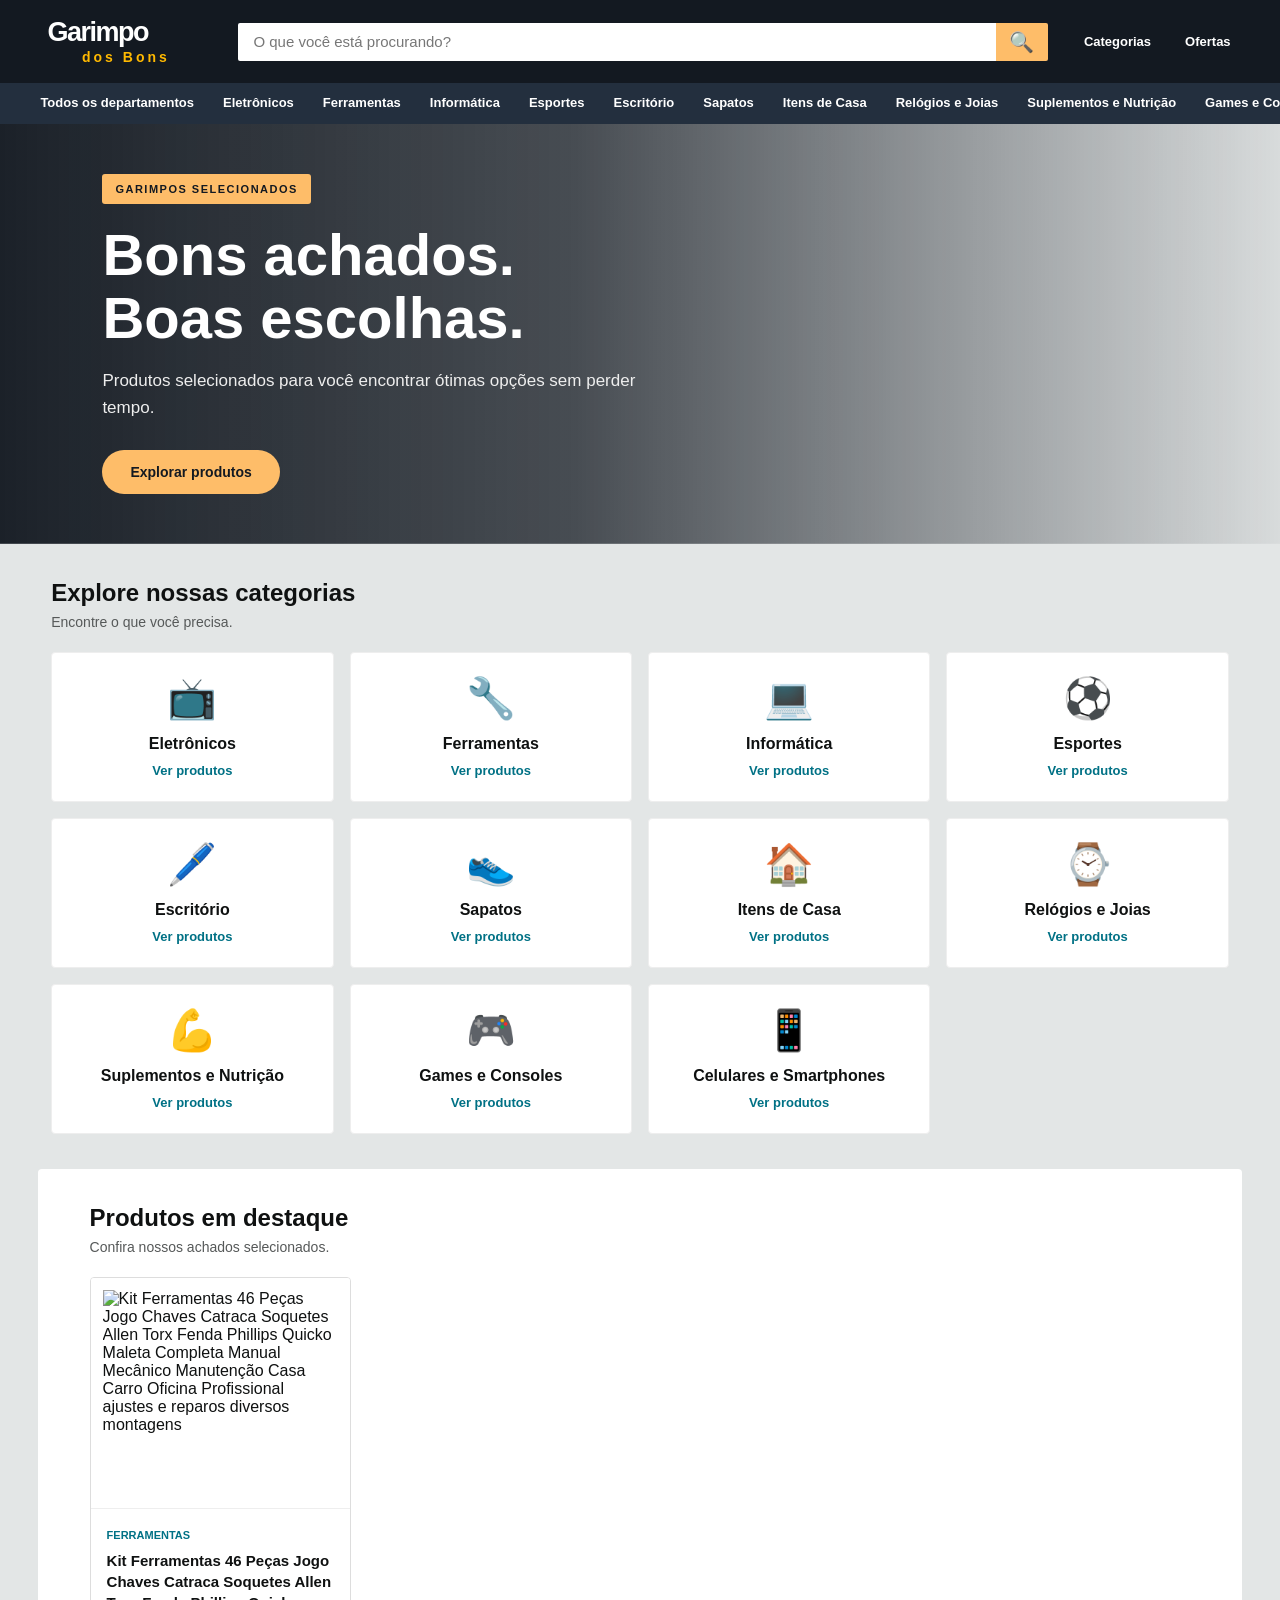
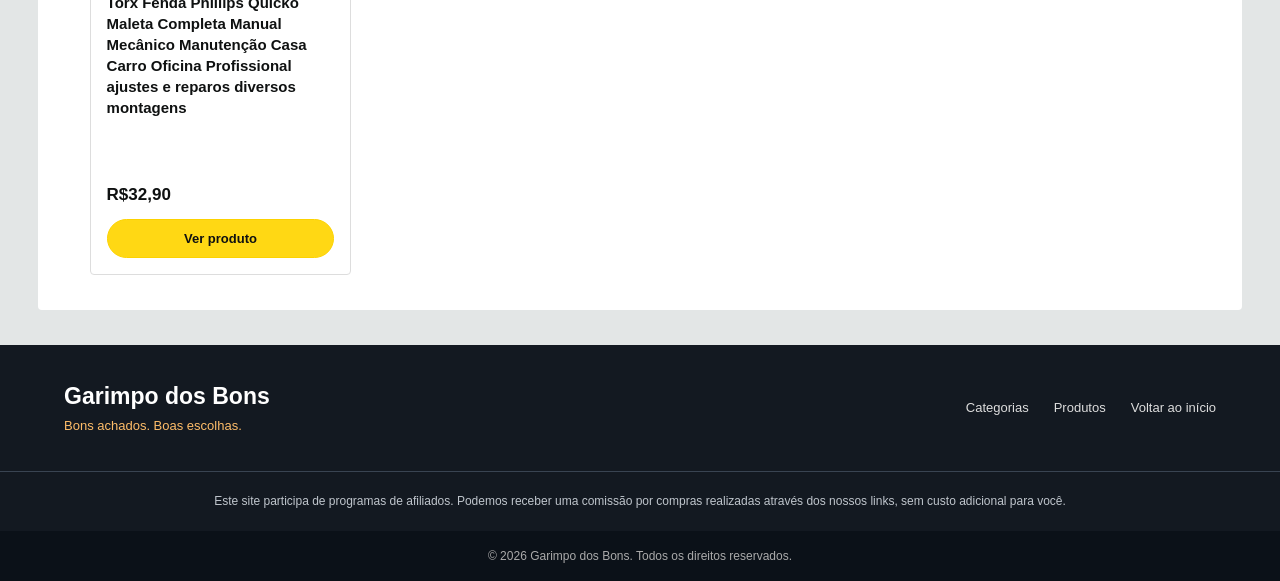
==== index.html @ 5de40ad8 "Add files via upload" ====
<!DOCTYPE html>
<html lang="pt-BR">
<head>
    <meta charset="UTF-8">
    <meta name="viewport" content="width=device-width, initial-scale=1.0">

    <title>Garimpo dos Bons | Bons achados. Boas escolhas.</title>

    <meta name="description" content="Encontre produtos selecionados e ofertas no Garimpo dos Bons.">

    <link rel="stylesheet" href="style.css">

    <link rel="preconnect" href="https://fonts.googleapis.com">
    <link rel="preconnect" href="https://fonts.gstatic.com" crossorigin>
    <link href="https://fonts.googleapis.com/css2?family=Roboto:wght@400;500;700;900&display=swap" rel="stylesheet">
</head>

<body>

    <header class="header">

        <div class="header-top">

            <a href="index.html" class="logo">
                <span class="logo-main">Garimpo</span>
                <span class="logo-sub">dos Bons</span>
            </a>

            <div class="search-container">
                <input
                    type="text"
                    id="searchInput"
                    placeholder="O que você está procurando?"
                >
                <button id="searchButton" aria-label="Pesquisar">🔍</button>
            </div>

            <div class="header-actions">
                <a href="#categorias">Categorias</a>
                <a href="#produtos">Ofertas</a>
            </div>

        </div>

        <nav class="navbar">
            <a href="#categorias">Todos os departamentos</a>
            <a href="#produtos" data-category="Eletrônicos">Eletrônicos</a>
            <a href="#produtos" data-category="Ferramentas">Ferramentas</a>
            <a href="#produtos" data-category="Informática">Informática</a>
            <a href="#produtos" data-category="Esportes">Esportes</a>
            <a href="#produtos" data-category="Escritório">Escritório</a>
            <a href="#produtos" data-category="Sapatos">Sapatos</a>
            <a href="#produtos" data-category="Itens de Casa">Itens de Casa</a>
            <a href="#produtos" data-category="Relógios e Joias">Relógios e Joias</a>
            <a href="#produtos" data-category="Suplementos e Nutrição">Suplementos e Nutrição</a>
            <a href="#produtos" data-category="Games e Consoles">Games e Consoles</a>
            <a href="#produtos" data-category="Celulares e Smartphones">Celulares e Smartphones</a>
        </nav>

    </header>

    <main>

        <section class="hero">

            <div class="hero-content">
                <span class="hero-tag">GARIMPOS SELECIONADOS</span>

                <h1>
                    Bons achados.<br>
                    Boas escolhas.
                </h1>

                <p>
                    Produtos selecionados para você encontrar
                    ótimas opções sem perder tempo.
                </p>

                <a href="#produtos" class="hero-button">
                    Explorar produtos
                </a>
            </div>

        </section>

        <section class="categories-section" id="categorias">

            <div class="section-heading">
                <h2>Explore nossas categorias</h2>
                <p>Encontre o que você precisa.</p>
            </div>

            <div class="categories-grid">

                <a href="#produtos" class="category-card" data-category="Eletrônicos">
                    <div class="category-icon">📺</div>
                    <h3>Eletrônicos</h3>
                    <span>Ver produtos</span>
                </a>

                <a href="#produtos" class="category-card" data-category="Ferramentas">
                    <div class="category-icon">🔧</div>
                    <h3>Ferramentas</h3>
                    <span>Ver produtos</span>
                </a>

                <a href="#produtos" class="category-card" data-category="Informática">
                    <div class="category-icon">💻</div>
                    <h3>Informática</h3>
                    <span>Ver produtos</span>
                </a>

                <a href="#produtos" class="category-card" data-category="Esportes">
                    <div class="category-icon">⚽</div>
                    <h3>Esportes</h3>
                    <span>Ver produtos</span>
                </a>

                <a href="#produtos" class="category-card" data-category="Escritório">
                    <div class="category-icon">🖊️</div>
                    <h3>Escritório</h3>
                    <span>Ver produtos</span>
                </a>

                <a href="#produtos" class="category-card" data-category="Sapatos">
                    <div class="category-icon">👟</div>
                    <h3>Sapatos</h3>
                    <span>Ver produtos</span>
                </a>

                <a href="#produtos" class="category-card" data-category="Itens de Casa">
                    <div class="category-icon">🏠</div>
                    <h3>Itens de Casa</h3>
                    <span>Ver produtos</span>
                </a>

                <a href="#produtos" class="category-card" data-category="Relógios e Joias">
                    <div class="category-icon">⌚</div>
                    <h3>Relógios e Joias</h3>
                    <span>Ver produtos</span>
                </a>

                <a href="#produtos" class="category-card" data-category="Suplementos e Nutrição">
                    <div class="category-icon">💪</div>
                    <h3>Suplementos e Nutrição</h3>
                    <span>Ver produtos</span>
                </a>

                <a href="#produtos" class="category-card" data-category="Games e Consoles">
                    <div class="category-icon">🎮</div>
                    <h3>Games e Consoles</h3>
                    <span>Ver produtos</span>
                </a>

                <a href="#produtos" class="category-card" data-category="Celulares e Smartphones">
                    <div class="category-icon">📱</div>
                    <h3>Celulares e Smartphones</h3>
                    <span>Ver produtos</span>
                </a>

            </div>

        </section>

        <section class="products-section" id="produtos">

            <div class="section-heading">
                <h2>Produtos em destaque</h2>
                <p>Confira nossos achados selecionados.</p>
            </div>

            <div class="products-grid" id="productsGrid"></div>

            <p id="noResults" class="no-results" hidden>
                Nenhum produto encontrado.
            </p>

        </section>

    </main>

    <footer class="footer">

        <div class="footer-content">

            <div class="footer-brand">
                <h2>Garimpo dos Bons</h2>
                <p>Bons achados. Boas escolhas.</p>
            </div>

            <div class="footer-links">
                <a href="#categorias">Categorias</a>
                <a href="#produtos">Produtos</a>
                <a href="index.html">Voltar ao início</a>
            </div>

        </div>

        <div class="affiliate-notice">
            Este site participa de programas de afiliados. Podemos receber
            uma comissão por compras realizadas através dos nossos links,
            sem custo adicional para você.
        </div>

        <div class="footer-bottom">
            © 2026 Garimpo dos Bons. Todos os direitos reservados.
        </div>

    </footer>

    <script src="script.js"></script>

</body>
</html>
---- style.css ----
* {
    margin: 0;
    padding: 0;
    box-sizing: border-box;
}

html {
    scroll-behavior: smooth;
}

body {
    font-family: Arial, Helvetica, sans-serif;
    background: #e3e6e6;
    color: #0f1111;
}

a {
    text-decoration: none;
    color: inherit;
}

button,
input {
    font-family: inherit;
}

.header {
    width: 100%;
    background: #131921;
    color: #ffffff;
}

.header-top {
    min-height: 68px;
    padding: 10px 3%;
    display: flex;
    align-items: center;
    justify-content: space-between;
    gap: 22px;
}

.logo {
    display: flex;
    flex-direction: column;
    min-width: 175px;
    padding: 8px;
    border: 1px solid transparent;
    line-height: 1;
}

.logo:hover {
    border-color: #ffffff;
}

.logo-main {
    font-size: 27px;
    font-weight: 900;
    letter-spacing: -1.5px;
    color: #ffffff;
}

.logo-sub {
    font-size: 14px;
    font-weight: 800;
    color: #ffb900;
    letter-spacing: 3px;
    text-align: center;
    margin-top: 4px;
}

.search-container {
    display: flex;
    flex: 1;
    max-width: 850px;
    height: 44px;
    border-radius: 5px;
    overflow: hidden;
    border: 3px solid transparent;
}

.search-container:focus-within {
    border-color: #ffb900;
}

.search-container input {
    flex: 1;
    min-width: 0;
    border: none;
    outline: none;
    padding: 0 15px;
    font-size: 15px;
    color: #111111;
    background: #ffffff;
}

.search-container input::placeholder {
    color: #777777;
}

.search-container button {
    width: 52px;
    min-width: 52px;
    border: none;
    background: #febd69;
    font-size: 20px;
    cursor: pointer;
    transition: background 0.2s;
}

.search-container button:hover {
    background: #f3a847;
}

.header-actions {
    display: flex;
    align-items: center;
    gap: 12px;
    font-size: 13px;
    font-weight: 700;
}

.header-actions a {
    padding: 10px;
    border: 1px solid transparent;
    white-space: nowrap;
}

.header-actions a:hover {
    border-color: #ffffff;
}

.navbar {
    min-height: 39px;
    background: #232f3e;
    display: flex;
    align-items: center;
    padding: 0 3%;
    gap: 25px;
    overflow-x: auto;
    white-space: nowrap;
}

.navbar a {
    font-size: 13px;
    font-weight: 600;
    padding: 12px 2px;
    border-bottom: 2px solid transparent;
    transition: 0.2s;
}

.navbar a:hover {
    color: #ffb900;
    border-bottom-color: #ffb900;
}

.hero {
    min-height: 390px;
    background:
        linear-gradient(
            90deg,
            rgba(19, 25, 33, 0.96) 0%,
            rgba(19, 25, 33, 0.75) 45%,
            rgba(19, 25, 33, 0.05) 100%
        ),
        url('https://images.unsplash.com/photo-1498049794561-7780e7231661?q=80&w=1800&auto=format&fit=crop');
    background-size: cover;
    background-position: center;
    display: flex;
    align-items: center;
    padding: 50px 8%;
}

.hero-content {
    max-width: 550px;
    color: #ffffff;
}

.hero-tag {
    display: inline-block;
    background: #febd69;
    color: #131921;
    font-size: 11px;
    font-weight: 900;
    letter-spacing: 1.5px;
    padding: 9px 13px;
    border-radius: 3px;
    margin-bottom: 20px;
}

.hero h1 {
    font-size: clamp(38px, 5vw, 58px);
    line-height: 1.08;
    font-weight: 900;
    margin-bottom: 18px;
}

.hero p {
    font-size: 17px;
    line-height: 1.6;
    color: #eeeeee;
    margin-bottom: 28px;
}

.hero-button {
    display: inline-block;
    background: #febd69;
    color: #131921;
    padding: 14px 28px;
    border-radius: 25px;
    font-size: 14px;
    font-weight: 800;
    transition: 0.2s;
}

.hero-button:hover {
    background: #f3a847;
    transform: translateY(-2px);
}

.categories-section,
.products-section {
    padding: 35px 4%;
}

.categories-section {
    background: #e3e6e6;
}

.section-heading {
    margin-bottom: 22px;
}

.section-heading h2 {
    font-size: 24px;
    font-weight: 800;
    color: #0f1111;
    margin-bottom: 7px;
}

.section-heading p {
    font-size: 14px;
    color: #565959;
}

.categories-grid {
    display: grid;
    grid-template-columns: repeat(4, 1fr);
    gap: 18px;
}

.category-card {
    background: #ffffff;
    min-height: 170px;
    border-radius: 4px;
    display: flex;
    flex-direction: column;
    align-items: center;
    justify-content: center;
    padding: 20px;
    border: 1px solid #eeeeee;
    transition: 0.2s;
}

.category-card:hover {
    box-shadow: 0 3px 12px rgba(0, 0, 0, 0.12);
    transform: translateY(-3px);
}

.category-icon {
    font-size: 42px;
    margin-bottom: 12px;
}

.category-card h3 {
    font-size: 16px;
    font-weight: 700;
    margin-bottom: 8px;
}

.category-card span {
    font-size: 13px;
    color: #007185;
    font-weight: 700;
}

.category-card:hover span {
    color: #c45500;
    text-decoration: underline;
}

.products-section {
    background: #ffffff;
    margin: 0 3% 35px;
    border-radius: 4px;
}

.products-grid {
    display: grid;
    grid-template-columns: repeat(4, minmax(0, 1fr));
    gap: 18px;
}

.product-card {
    background: #ffffff;
    border: 1px solid #dddddd;
    border-radius: 4px;
    overflow: hidden;
    transition: 0.2s;
}

.product-card:hover {
    border-color: #c8c8c8;
    box-shadow: 0 3px 12px rgba(0, 0, 0, 0.12);
}

.product-details-link {
    display: block;
    height: 100%;
}

.product-card .product-image {
    width: 100%;
    height: 230px;
    background: #ffffff;
    display: flex;
    align-items: center;
    justify-content: center;
    padding: 12px;
    overflow: hidden;
}

.product-card .product-image img {
    width: 100%;
    height: 100%;
    max-width: 100%;
    max-height: 100%;
    object-fit: contain;
    object-position: center;
    display: block;
    transition: transform 0.25s;
}

.product-card:hover .product-image img {
    transform: scale(1.02);
}

.product-info {
    padding: 16px;
    border-top: 1px solid #eeeeee;
}

.product-category {
    display: inline-block;
    font-size: 11px;
    color: #007185;
    font-weight: 700;
    text-transform: uppercase;
    margin-bottom: 9px;
}

.product-info h3 {
    font-size: 15px;
    line-height: 1.4;
    min-height: 42px;
    margin-bottom: 10px;
    font-weight: 600;
}

.product-description {
    color: #565959;
    font-size: 13px;
    line-height: 1.5;
    min-height: 40px;
    margin-bottom: 17px;
}

.product-price {
    font-size: 17px;
    font-weight: 700;
    color: #0f1111;
    margin-bottom: 14px;
}

.product-button {
    display: block;
    width: 100%;
    background: #ffd814;
    color: #0f1111;
    padding: 11px;
    border-radius: 20px;
    text-align: center;
    font-size: 13px;
    font-weight: 700;
    border: 1px solid #fcd200;
    transition: 0.2s;
}

.product-button:hover {
    background: #f7ca00;
}

.no-results {
    text-align: center;
    padding: 35px;
    color: #565959;
    font-size: 15px;
}

.product-page {
    max-width: 1500px;
    margin: 0 auto;
    padding: 25px 4%;
}

.breadcrumb {
    display: flex;
    align-items: center;
    gap: 10px;
    color: #565959;
    font-size: 13px;
    margin-bottom: 22px;
}

.breadcrumb a {
    color: #007185;
}

.breadcrumb a:hover {
    color: #c45500;
    text-decoration: underline;
}

.product-detail-container {
    display: grid;
    grid-template-columns: minmax(0, 1.1fr) minmax(0, 1fr);
    gap: 45px;
    background: #ffffff;
    padding: 35px;
    border-radius: 4px;
    min-height: 450px;
    overflow: hidden;
}

.detail-image,
.product-detail-container .product-image {
    min-width: 0;
    width: 100%;
    height: 450px;
    display: flex;
    justify-content: center;
    align-items: center;
    background: #ffffff;
    overflow: hidden;
}

.detail-image img,
.product-detail-container .product-image img {
    width: 100%;
    height: 100%;
    max-width: 100%;
    max-height: 100%;
    object-fit: contain;
    object-position: center;
    display: block;
    padding: 15px;
}

.detail-info {
    min-width: 0;
    padding: 15px 10px;
}

.detail-info h1 {
    font-size: 29px;
    line-height: 1.3;
    margin: 12px 0 18px;
    color: #0f1111;
}

.detail-description {
    color: #565959;
    font-size: 15px;
    line-height: 1.8;
    margin-bottom: 22px;
}

.detail-old-price {
    font-size: 14px;
    color: #777777;
    text-decoration: line-through;
    margin-bottom: 8px;
}

.detail-price {
    font-size: 27px;
    font-weight: 800;
    color: #b12704;
    margin: 20px 0;
}

.features-title {
    font-size: 17px;
    margin: 25px 0 12px;
}

.features-list {
    padding-left: 22px;
    color: #444444;
    font-size: 14px;
    line-height: 2;
    margin-bottom: 25px;
}

.buy-button {
    display: block;
    width: 100%;
    max-width: 380px;
    background: #ffd814;
    color: #0f1111;
    padding: 15px 20px;
    border-radius: 25px;
    border: 1px solid #fcd200;
    text-align: center;
    font-size: 15px;
    font-weight: 700;
    transition: 0.2s;
}

.buy-button:hover {
    background: #f7ca00;
}

.detail-notice {
    max-width: 380px;
    color: #777777;
    font-size: 12px;
    line-height: 1.6;
    margin-top: 15px;
}

.related-section {
    margin-top: 40px;
    padding: 25px;
    background: #ffffff;
    border-radius: 4px;
}

.product-not-found {
    grid-column: 1 / -1;
    text-align: center;
    padding: 70px 20px;
}

.product-not-found h2 {
    margin-bottom: 15px;
}

.product-not-found p {
    margin-bottom: 25px;
    color: #565959;
}

.product-not-found .product-button {
    max-width: 250px;
    margin: 0 auto;
}

.footer {
    background: #131921;
    color: #ffffff;
}

.footer-content {
    display: flex;
    align-items: center;
    justify-content: space-between;
    padding: 38px 5%;
    gap: 30px;
}

.footer-brand h2 {
    font-size: 23px;
    margin-bottom: 8px;
}

.footer-brand p {
    color: #febd69;
    font-size: 13px;
}

.footer-links {
    display: flex;
    gap: 25px;
    flex-wrap: wrap;
}

.footer-links a {
    color: #dddddd;
    font-size: 13px;
}

.footer-links a:hover {
    color: #febd69;
}

.affiliate-notice {
    border-top: 1px solid #394452;
    padding: 20px 5%;
    color: #bfc5cc;
    font-size: 12px;
    line-height: 1.6;
    text-align: center;
}

.footer-bottom {
    background: #0b1118;
    padding: 18px;
    text-align: center;
    font-size: 12px;
    color: #aaaaaa;
}

@media (max-width: 1000px) {
    .categories-grid,
    .products-grid {
        grid-template-columns: repeat(2, 1fr);
    }

    .header-top {
        flex-wrap: wrap;
    }

    .search-container {
        order: 3;
        max-width: 100%;
        flex-basis: 100%;
    }
}

@media (max-width: 700px) {
    .product-page {
        padding: 15px 3%;
    }

    .product-detail-container {
        grid-template-columns: 1fr;
        gap: 15px;
        padding: 18px;
    }

    .detail-image,
    .product-detail-container .product-image {
        height: 280px;
    }

    .detail-info {
        padding: 10px 2px;
    }

    .detail-info h1 {
        font-size: 22px;
    }

    .detail-price {
        font-size: 24px;
    }

    .buy-button {
        max-width: 100%;
    }

    .related-section {
        padding: 18px 12px;
    }

    .related-section .products-grid {
        grid-template-columns: repeat(2, minmax(0, 1fr));
        gap: 12px;
    }
}

@media (max-width: 600px) {
    .header-top {
        padding: 12px 4%;
        gap: 10px;
    }

    .logo {
        min-width: auto;
    }

    .logo-main {
        font-size: 23px;
    }

    .logo-sub {
        font-size: 12px;
    }

    .header-actions {
        gap: 5px;
        font-size: 11px;
    }

    .header-actions a {
        padding: 7px 4px;
    }

    .navbar {
        padding: 0 4%;
        gap: 20px;
    }

    .hero {
        min-height: 330px;
        padding: 35px 6%;
        background-position: 60% center;
    }

    .hero h1 {
        font-size: 38px;
    }

    .hero p {
        font-size: 14px;
    }

    .categories-section,
    .products-section {
        padding: 28px 4%;
    }

    .products-section {
        margin: 0 2% 25px;
    }

    .section-heading h2 {
        font-size: 21px;
    }

    .categories-grid,
    .products-grid {
        grid-template-columns: repeat(2, minmax(0, 1fr));
        gap: 12px;
    }

    .category-card {
        min-height: 145px;
        padding: 12px;
    }

    .category-icon {
        font-size: 32px;
    }

    .category-card h3 {
        font-size: 13px;
        text-align: center;
    }

    .category-card span {
        font-size: 11px;
    }

    .product-card .product-image {
        height: 155px;
        padding: 10px;
    }

    .product-info {
        padding: 12px;
    }

    .product-info h3 {
        font-size: 13px;
        min-height: 55px;
    }

    .product-description {
        font-size: 11px;
    }

    .product-price {
        font-size: 14px;
    }

    .product-button {
        font-size: 12px;
        padding: 10px 5px;
    }

    .footer-content {
        flex-direction: column;
        align-items: flex-start;
        padding: 30px 5%;
    }

    .footer-links {
        gap: 15px;
    }
}
.categories-grid {
    display: grid;
    grid-template-columns: repeat(4, minmax(0, 1fr));
    gap: 16px;
}

.category-card {
    min-width: 0;
    min-height: 150px;
    padding: 20px 12px;
    text-align: center;
}

.category-icon {
    font-size: 40px;
    margin-bottom: 12px;
}

.category-card h3 {
    font-size: 16px;
    line-height: 1.3;
    overflow-wrap: anywhere;
}

@media (max-width: 1100px) and (min-width: 601px) {
    .categories-grid {
        grid-template-columns: repeat(3, minmax(0, 1fr));
    }
}

@media (max-width: 600px) {
    .categories-grid {
        grid-template-columns: repeat(2, minmax(0, 1fr));
        gap: 10px;
    }

    .category-card {
        min-height: 135px;
        padding: 14px 8px;
    }

    .category-icon {
        font-size: 32px;
    }

    .category-card h3 {
        font-size: 14px;
    }
}
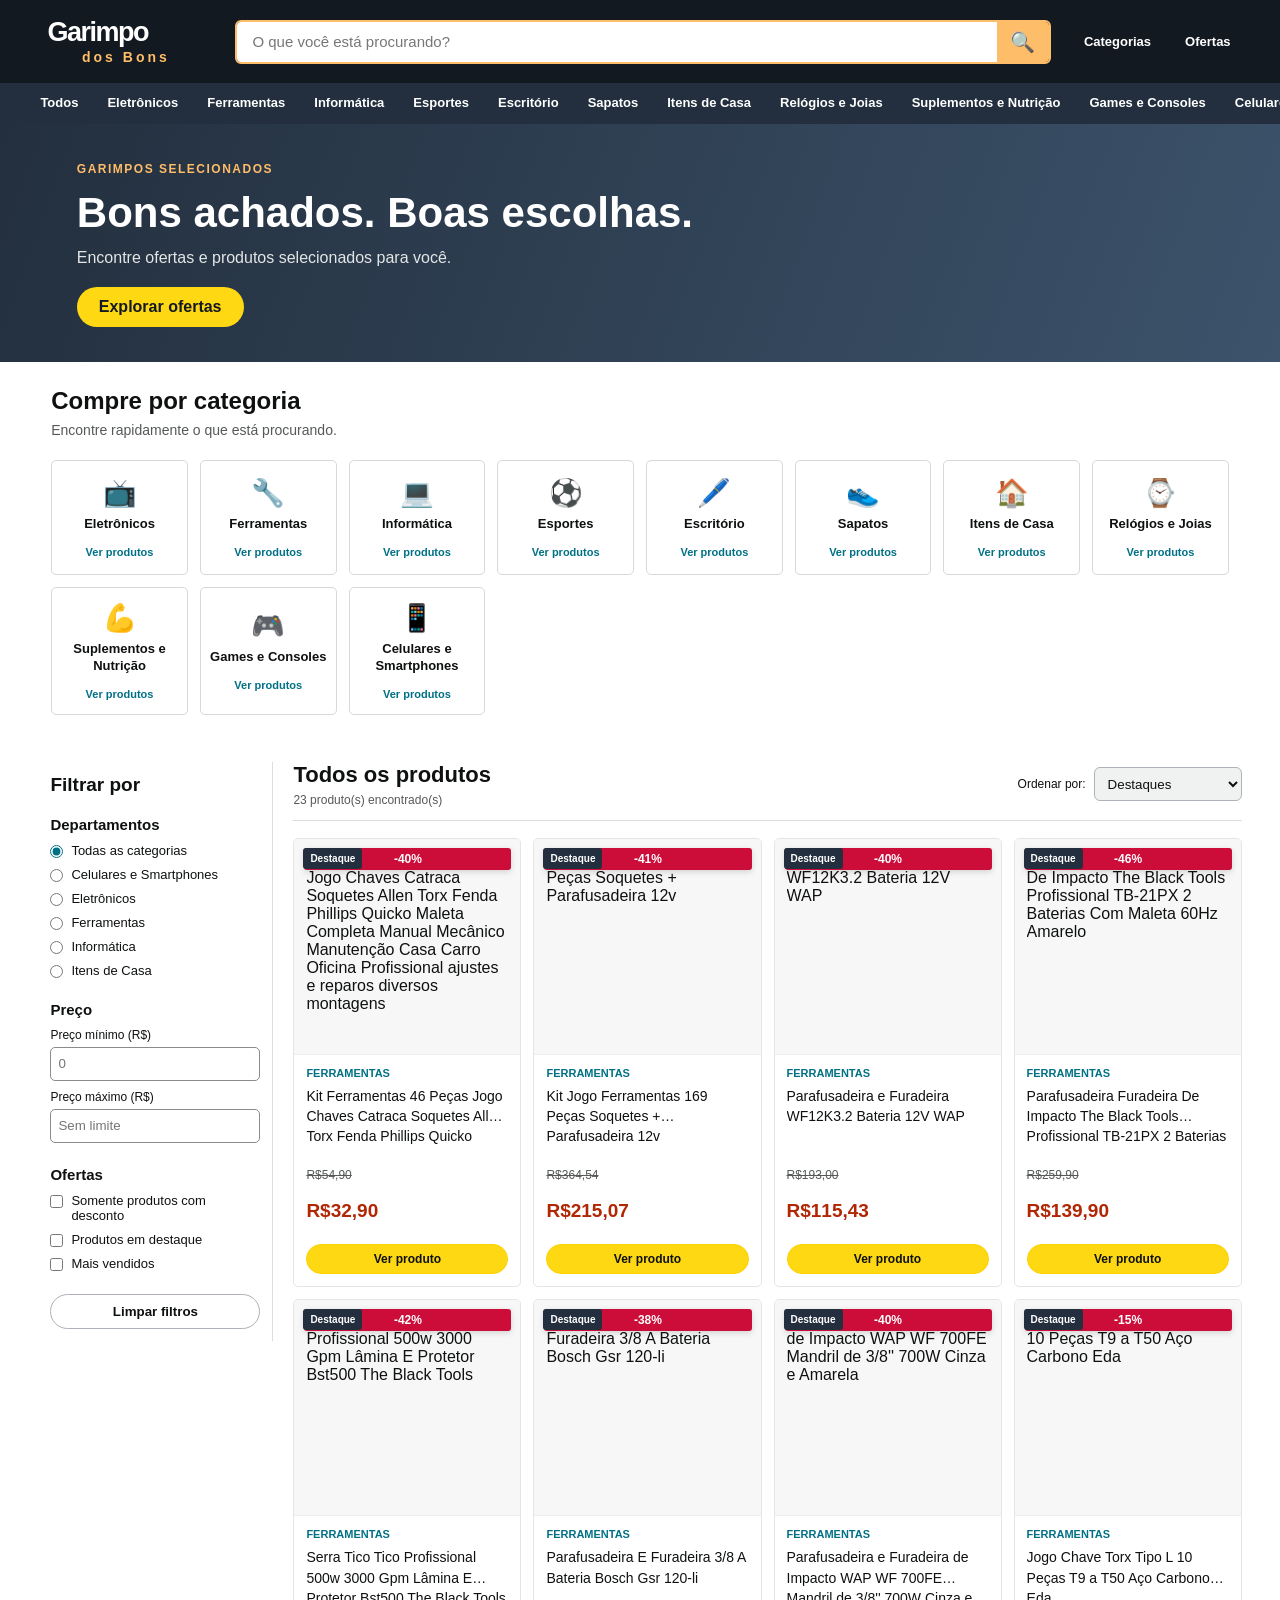
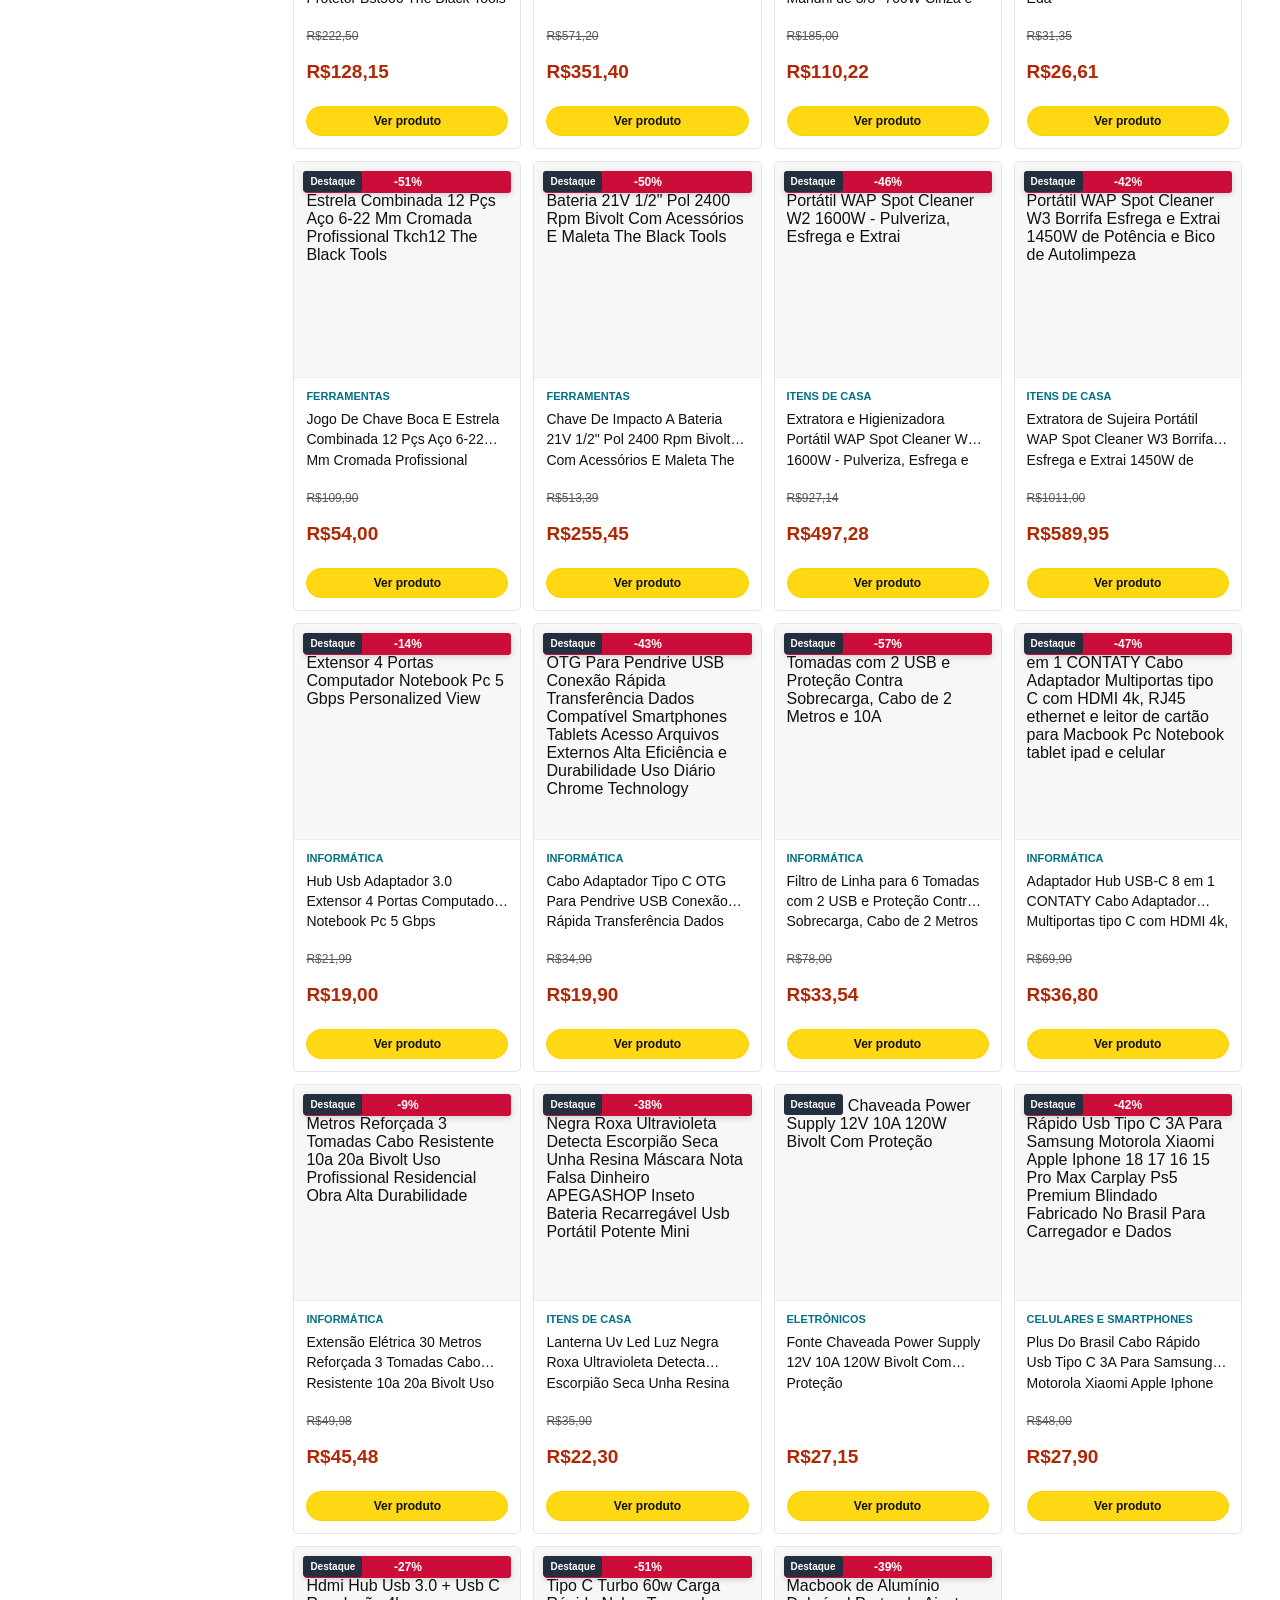
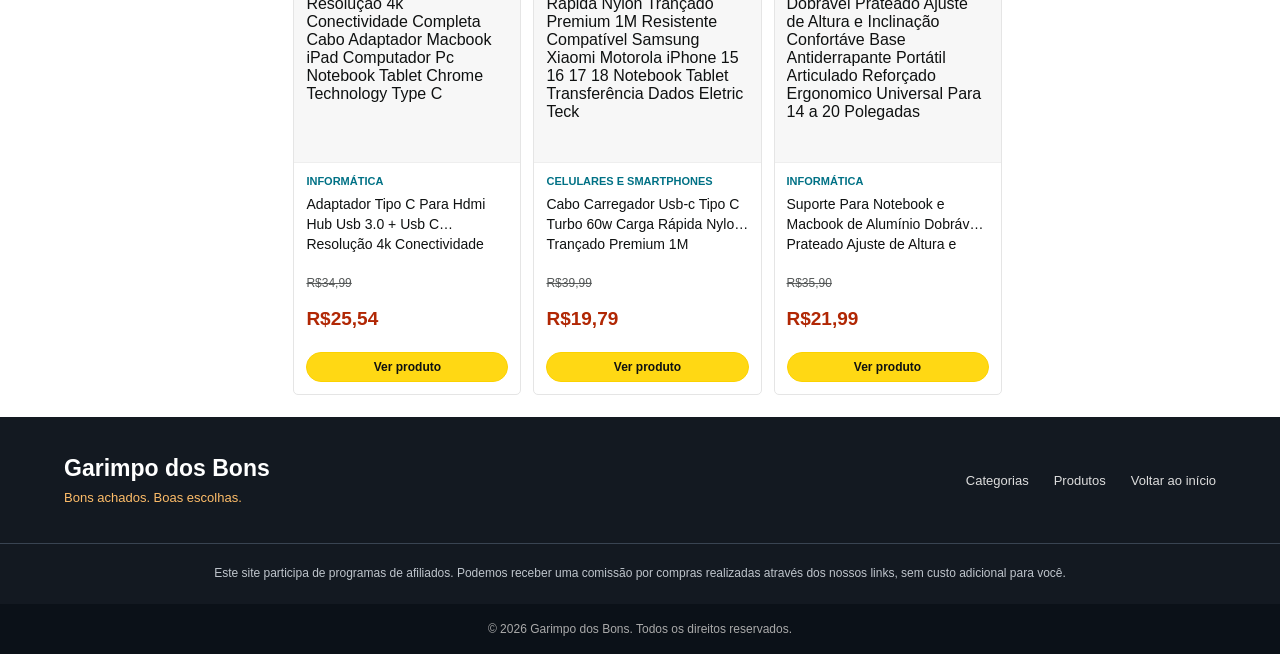
==== commit 61763671: "Add files via upload" ====
--- a/index.html
+++ b/index.html
@@ -4,35 +4,24 @@
 <head>
     <meta charset="UTF-8">
     <meta name="viewport" content="width=device-width, initial-scale=1.0">
-
     <title>Garimpo dos Bons | Bons achados. Boas escolhas.</title>
-
     <meta name="description" content="Encontre produtos selecionados e ofertas no Garimpo dos Bons.">
-
     <link rel="stylesheet" href="style.css">
-
     <link rel="preconnect" href="https://fonts.googleapis.com">
     <link rel="preconnect" href="https://fonts.gstatic.com" crossorigin>
     <link href="https://fonts.googleapis.com/css2?family=Roboto:wght@400;500;700;900&display=swap" rel="stylesheet">
 </head>
-
 <body>
 
-    <header class="header">
-
+    <header class="header amazon-header">
         <div class="header-top">
-
             <a href="index.html" class="logo">
                 <span class="logo-main">Garimpo</span>
                 <span class="logo-sub">dos Bons</span>
             </a>
 
             <div class="search-container">
-                <input
-                    type="text"
-                    id="searchInput"
-                    placeholder="O que você está procurando?"
-                >
+                <input type="text" id="searchInput" placeholder="O que você está procurando?">
                 <button id="searchButton" aria-label="Pesquisar">🔍</button>
             </div>
 
@@ -40,11 +29,10 @@
                 <a href="#categorias">Categorias</a>
                 <a href="#produtos">Ofertas</a>
             </div>
-
         </div>
 
         <nav class="navbar">
-            <a href="#categorias">Todos os departamentos</a>
+            <a href="#categorias" data-category="">Todos</a>
             <a href="#produtos" data-category="Eletrônicos">Eletrônicos</a>
             <a href="#produtos" data-category="Ferramentas">Ferramentas</a>
             <a href="#produtos" data-category="Informática">Informática</a>
@@ -57,133 +45,107 @@
             <a href="#produtos" data-category="Games e Consoles">Games e Consoles</a>
             <a href="#produtos" data-category="Celulares e Smartphones">Celulares e Smartphones</a>
         </nav>
-
     </header>
 
     <main>
-
-        <section class="hero">
-
-            <div class="hero-content">
-                <span class="hero-tag">GARIMPOS SELECIONADOS</span>
-
-                <h1>
-                    Bons achados.<br>
-                    Boas escolhas.
-                </h1>
-
-                <p>
-                    Produtos selecionados para você encontrar
-                    ótimas opções sem perder tempo.
-                </p>
-
-                <a href="#produtos" class="hero-button">
-                    Explorar produtos
-                </a>
+        <section class="home-banner">
+            <div>
+                <span>GARIMPOS SELECIONADOS</span>
+                <h1>Bons achados. Boas escolhas.</h1>
+                <p>Encontre ofertas e produtos selecionados para você.</p>
+                <a href="#produtos">Explorar ofertas</a>
             </div>
-
         </section>
 
         <section class="categories-section" id="categorias">
-
             <div class="section-heading">
-                <h2>Explore nossas categorias</h2>
-                <p>Encontre o que você precisa.</p>
+                <h2>Compre por categoria</h2>
+                <p>Encontre rapidamente o que está procurando.</p>
             </div>
 
             <div class="categories-grid">
-
-                <a href="#produtos" class="category-card" data-category="Eletrônicos">
-                    <div class="category-icon">📺</div>
-                    <h3>Eletrônicos</h3>
-                    <span>Ver produtos</span>
-                </a>
-
-                <a href="#produtos" class="category-card" data-category="Ferramentas">
-                    <div class="category-icon">🔧</div>
-                    <h3>Ferramentas</h3>
-                    <span>Ver produtos</span>
-                </a>
-
-                <a href="#produtos" class="category-card" data-category="Informática">
-                    <div class="category-icon">💻</div>
-                    <h3>Informática</h3>
-                    <span>Ver produtos</span>
-                </a>
-
-                <a href="#produtos" class="category-card" data-category="Esportes">
-                    <div class="category-icon">⚽</div>
-                    <h3>Esportes</h3>
-                    <span>Ver produtos</span>
-                </a>
-
-                <a href="#produtos" class="category-card" data-category="Escritório">
-                    <div class="category-icon">🖊️</div>
-                    <h3>Escritório</h3>
-                    <span>Ver produtos</span>
-                </a>
-
-                <a href="#produtos" class="category-card" data-category="Sapatos">
-                    <div class="category-icon">👟</div>
-                    <h3>Sapatos</h3>
-                    <span>Ver produtos</span>
-                </a>
-
-                <a href="#produtos" class="category-card" data-category="Itens de Casa">
-                    <div class="category-icon">🏠</div>
-                    <h3>Itens de Casa</h3>
-                    <span>Ver produtos</span>
-                </a>
-
-                <a href="#produtos" class="category-card" data-category="Relógios e Joias">
-                    <div class="category-icon">⌚</div>
-                    <h3>Relógios e Joias</h3>
-                    <span>Ver produtos</span>
-                </a>
-
-                <a href="#produtos" class="category-card" data-category="Suplementos e Nutrição">
-                    <div class="category-icon">💪</div>
-                    <h3>Suplementos e Nutrição</h3>
-                    <span>Ver produtos</span>
-                </a>
-
-                <a href="#produtos" class="category-card" data-category="Games e Consoles">
-                    <div class="category-icon">🎮</div>
-                    <h3>Games e Consoles</h3>
-                    <span>Ver produtos</span>
-                </a>
-
-                <a href="#produtos" class="category-card" data-category="Celulares e Smartphones">
-                    <div class="category-icon">📱</div>
-                    <h3>Celulares e Smartphones</h3>
-                    <span>Ver produtos</span>
-                </a>
-
+                <a href="#produtos" class="category-card" data-category="Eletrônicos"><div class="category-icon">📺</div><h3>Eletrônicos</h3><span>Ver produtos</span></a>
+                <a href="#produtos" class="category-card" data-category="Ferramentas"><div class="category-icon">🔧</div><h3>Ferramentas</h3><span>Ver produtos</span></a>
+                <a href="#produtos" class="category-card" data-category="Informática"><div class="category-icon">💻</div><h3>Informática</h3><span>Ver produtos</span></a>
+                <a href="#produtos" class="category-card" data-category="Esportes"><div class="category-icon">⚽</div><h3>Esportes</h3><span>Ver produtos</span></a>
+                <a href="#produtos" class="category-card" data-category="Escritório"><div class="category-icon">🖊️</div><h3>Escritório</h3><span>Ver produtos</span></a>
+                <a href="#produtos" class="category-card" data-category="Sapatos"><div class="category-icon">👟</div><h3>Sapatos</h3><span>Ver produtos</span></a>
+                <a href="#produtos" class="category-card" data-category="Itens de Casa"><div class="category-icon">🏠</div><h3>Itens de Casa</h3><span>Ver produtos</span></a>
+                <a href="#produtos" class="category-card" data-category="Relógios e Joias"><div class="category-icon">⌚</div><h3>Relógios e Joias</h3><span>Ver produtos</span></a>
+                <a href="#produtos" class="category-card" data-category="Suplementos e Nutrição"><div class="category-icon">💪</div><h3>Suplementos e Nutrição</h3><span>Ver produtos</span></a>
+                <a href="#produtos" class="category-card" data-category="Games e Consoles"><div class="category-icon">🎮</div><h3>Games e Consoles</h3><span>Ver produtos</span></a>
+                <a href="#produtos" class="category-card" data-category="Celulares e Smartphones"><div class="category-icon">📱</div><h3>Celulares e Smartphones</h3><span>Ver produtos</span></a>
             </div>
-
         </section>
 
-        <section class="products-section" id="produtos">
+        <section class="catalog-section" id="produtos">
+            <aside class="catalog-sidebar" id="filterSidebar">
+                <h2>Filtrar por</h2>
 
-            <div class="section-heading">
-                <h2>Produtos em destaque</h2>
-                <p>Confira nossos achados selecionados.</p>
+                <div class="filter-group">
+                    <h3>Departamentos</h3>
+                    <div id="categoryFilters"></div>
+                </div>
+
+                <div class="filter-group">
+                    <h3>Preço</h3>
+                    <label for="minPrice">Preço mínimo (R$)</label>
+                    <input type="number" id="minPrice" min="0" placeholder="0">
+
+                    <label for="maxPrice">Preço máximo (R$)</label>
+                    <input type="number" id="maxPrice" min="0" placeholder="Sem limite">
+                </div>
+
+                <div class="filter-group">
+                    <h3>Ofertas</h3>
+                    <label class="filter-option">
+                        <input type="checkbox" id="discountOnly">
+                        Somente produtos com desconto
+                    </label>
+                    <label class="filter-option">
+                        <input type="checkbox" id="featuredOnly">
+                        Produtos em destaque
+                    </label>
+                    <label class="filter-option">
+                        <input type="checkbox" id="bestSellerOnly">
+                        Mais vendidos
+                    </label>
+                </div>
+
+                <button id="clearFilters" class="clear-filters">Limpar filtros</button>
+            </aside>
+
+            <div class="catalog-content">
+                <div class="catalog-heading">
+                    <div>
+                        <h2 id="catalogTitle">Todos os produtos</h2>
+                        <p id="productCount">Carregando produtos...</p>
+                    </div>
+
+                    <div class="catalog-controls">
+                        <button id="mobileFilterButton" class="mobile-filter-button">☰ Filtros</button>
+                        <label for="sortProducts">Ordenar por:</label>
+                        <select id="sortProducts">
+                            <option value="featured">Destaques</option>
+                            <option value="price-asc">Menor preço</option>
+                            <option value="price-desc">Maior preço</option>
+                            <option value="discount">Maior desconto</option>
+                            <option value="name">Nome</option>
+                        </select>
+                    </div>
+                </div>
+
+                <div class="products-grid" id="productsGrid"></div>
+
+                <p id="noResults" class="no-results" hidden>
+                    Nenhum produto encontrado com esses filtros.
+                </p>
             </div>
-
-            <div class="products-grid" id="productsGrid"></div>
-
-            <p id="noResults" class="no-results" hidden>
-                Nenhum produto encontrado.
-            </p>
-
         </section>
-
     </main>
 
     <footer class="footer">
-
         <div class="footer-content">
-
             <div class="footer-brand">
                 <h2>Garimpo dos Bons</h2>
                 <p>Bons achados. Boas escolhas.</p>
@@ -194,7 +156,6 @@
                 <a href="#produtos">Produtos</a>
                 <a href="index.html">Voltar ao início</a>
             </div>
-
         </div>
 
         <div class="affiliate-notice">
@@ -206,10 +167,8 @@
         <div class="footer-bottom">
             © 2026 Garimpo dos Bons. Todos os direitos reservados.
         </div>
-
     </footer>
 
     <script src="script.js"></script>
-
 </body>
 </html>
--- a/style.css
+++ b/style.css
@@ -245,19 +245,21 @@
 
 .categories-grid {
     display: grid;
-    grid-template-columns: repeat(4, 1fr);
-    gap: 18px;
+    grid-template-columns: repeat(4, minmax(0, 1fr));
+    gap: 16px;
 }
 
 .category-card {
     background: #ffffff;
-    min-height: 170px;
+    min-width: 0;
+    min-height: 150px;
     border-radius: 4px;
     display: flex;
     flex-direction: column;
     align-items: center;
     justify-content: center;
-    padding: 20px;
+    padding: 20px 12px;
+    text-align: center;
     border: 1px solid #eeeeee;
     transition: 0.2s;
 }
@@ -268,14 +270,16 @@
 }
 
 .category-icon {
-    font-size: 42px;
+    font-size: 40px;
     margin-bottom: 12px;
 }
 
 .category-card h3 {
     font-size: 16px;
+    line-height: 1.3;
     font-weight: 700;
     margin-bottom: 8px;
+    overflow-wrap: anywhere;
 }
 
 .category-card span {
@@ -299,9 +303,13 @@
     display: grid;
     grid-template-columns: repeat(4, minmax(0, 1fr));
     gap: 18px;
+    align-items: stretch;
 }
 
 .product-card {
+    display: flex;
+    flex-direction: column;
+    min-width: 0;
     background: #ffffff;
     border: 1px solid #dddddd;
     border-radius: 4px;
@@ -315,8 +323,10 @@
 }
 
 .product-details-link {
-    display: block;
-    height: 100%;
+    display: flex;
+    flex-direction: column;
+    flex: 1;
+    min-width: 0;
 }
 
 .product-card .product-image {
@@ -346,6 +356,10 @@
 }
 
 .product-info {
+    display: flex;
+    flex-direction: column;
+    flex: 1;
+    min-width: 0;
     padding: 16px;
     border-top: 1px solid #eeeeee;
 }
@@ -360,26 +374,38 @@
 }
 
 .product-info h3 {
+    height: 4.2em;
+    min-height: 4.2em;
     font-size: 15px;
     line-height: 1.4;
-    min-height: 42px;
     margin-bottom: 10px;
     font-weight: 600;
+    overflow: hidden;
+    display: -webkit-box;
+    -webkit-box-orient: vertical;
+    -webkit-line-clamp: 3;
+    overflow-wrap: anywhere;
 }
 
 .product-description {
+    height: 3em;
+    min-height: 3em;
     color: #565959;
     font-size: 13px;
     line-height: 1.5;
-    min-height: 40px;
     margin-bottom: 17px;
+    overflow: hidden;
+    display: -webkit-box;
+    -webkit-box-orient: vertical;
+    -webkit-line-clamp: 2;
 }
 
 .product-price {
     font-size: 17px;
     font-weight: 700;
     color: #0f1111;
-    margin-bottom: 14px;
+    margin-top: auto;
+    padding-top: 12px;
 }
 
 .product-button {
@@ -394,6 +420,7 @@
     font-weight: 700;
     border: 1px solid #fcd200;
     transition: 0.2s;
+    margin-top: 12px;
 }
 
 .product-button:hover {
@@ -621,12 +648,17 @@
     color: #aaaaaa;
 }
 
+@media (max-width: 1100px) and (min-width: 701px) {
+    .categories-grid {
+        grid-template-columns: repeat(3, minmax(0, 1fr));
+    }
+
+    .products-grid {
+        grid-template-columns: repeat(3, minmax(0, 1fr));
+    }
+}
+
 @media (max-width: 1000px) {
-    .categories-grid,
-    .products-grid {
-        grid-template-columns: repeat(2, 1fr);
-    }
-
     .header-top {
         flex-wrap: wrap;
     }
@@ -742,12 +774,12 @@
     .categories-grid,
     .products-grid {
         grid-template-columns: repeat(2, minmax(0, 1fr));
-        gap: 12px;
+        gap: 10px;
     }
 
     .category-card {
-        min-height: 145px;
-        padding: 12px;
+        min-height: 135px;
+        padding: 14px 8px;
     }
 
     .category-icon {
@@ -755,7 +787,7 @@
     }
 
     .category-card h3 {
-        font-size: 13px;
+        font-size: 14px;
         text-align: center;
     }
 
@@ -764,17 +796,16 @@
     }
 
     .product-card .product-image {
-        height: 155px;
+        height: 150px;
         padding: 10px;
     }
 
     .product-info {
-        padding: 12px;
+        padding: 10px;
     }
 
     .product-info h3 {
         font-size: 13px;
-        min-height: 55px;
     }
 
     .product-description {
@@ -800,52 +831,1167 @@
         gap: 15px;
     }
 }
+
+@media (max-width: 360px) {
+    .products-grid,
+    .related-section .products-grid {
+        grid-template-columns: 1fr;
+    }
+}
+
+.product-detail-container .product-prices {
+    display: flex;
+    flex-direction: column;
+    align-items: flex-start;
+    gap: 5px;
+    margin: 22px 0;
+    padding: 16px 18px;
+    background: #f7f8fa;
+    border: 1px solid #e5e7eb;
+    border-radius: 10px;
+    width: fit-content;
+    min-width: 190px;
+}
+
+.product-detail-container .old-price {
+    color: #777777;
+    font-size: 15px;
+    text-decoration: line-through;
+    font-weight: 400;
+}
+
+.product-detail-container .current-price {
+    color: #b12704;
+    font-size: 30px;
+    font-weight: 800;
+    line-height: 1.2;
+}
+
+.related-product-card {
+    padding-bottom: 12px;
+}
+
+.related-product-card > img {
+    width: 100%;
+    height: 230px;
+    padding: 10px;
+    object-fit: contain;
+    display: block;
+}
+
+.related-product-card .related-product-name {
+    display: block;
+    height: 3.9em;
+    min-height: 3.9em;
+    margin: 8px 10px 5px;
+    overflow: hidden;
+    font-size: 15px;
+    line-height: 1.3;
+    font-weight: 600;
+    overflow-wrap: anywhere;
+}
+
+.related-product-card .related-product-price {
+    display: block;
+    margin: 5px 10px 0;
+    padding-top: 8px;
+    border-top: 1px solid #eeeeee;
+    color: #b12704;
+    font-size: 17px;
+    font-weight: 800;
+}
+
+@media (max-width: 700px) {
+    .product-detail-container .product-prices {
+        width: 100%;
+        min-width: 0;
+        margin: 16px 0;
+        padding: 13px 15px;
+        gap: 4px;
+    }
+
+    .product-detail-container .old-price {
+        font-size: 13px;
+    }
+
+    .product-detail-container .current-price {
+        font-size: 26px;
+    }
+
+    .related-section {
+        padding: 18px 12px;
+    }
+
+    .related-section .products-grid {
+        grid-template-columns: repeat(2, minmax(0, 1fr));
+        gap: 12px;
+    }
+
+    .related-product-card {
+        min-width: 0;
+        padding-bottom: 9px;
+    }
+
+    .related-product-card > img {
+        height: 125px;
+        padding: 7px;
+    }
+
+    .related-product-card .related-product-name {
+        height: 3.6em;
+        min-height: 3.6em;
+        margin: 6px 8px 4px;
+        font-size: 12px;
+        line-height: 1.2;
+        font-weight: 600;
+    }
+
+    .related-product-card .related-product-price {
+        margin: 5px 8px 0;
+        padding-top: 7px;
+        font-size: 14px;
+    }
+}
+
+@media (max-width: 360px) {
+    .related-section .products-grid {
+        grid-template-columns: repeat(2, minmax(0, 1fr));
+    }
+
+    .related-product-card .related-product-name {
+        font-size: 11px;
+    }
+
+    .related-product-card .related-product-price {
+        font-size: 13px;
+    }
+}
+
+.product-image {
+    position: relative;
+}
+
+.discount-badge {
+    position: absolute;
+    top: 10px;
+    left: 10px;
+    z-index: 2;
+    display: inline-flex;
+    align-items: center;
+    justify-content: center;
+    padding: 7px 11px;
+    border-radius: 6px;
+    background: #febd69;
+    color: #131921;
+    font-size: 13px;
+    font-weight: 800;
+    line-height: 1;
+    box-shadow: 0 2px 6px rgba(0, 0, 0, 0.15);
+}
+
+.product-card-prices {
+    display: flex;
+    flex-direction: column;
+    align-items: flex-start;
+    gap: 3px;
+    margin: 10px 0;
+}
+
+.product-card-prices .product-old-price {
+    color: #777;
+    font-size: 13px;
+    text-decoration: line-through;
+    font-weight: 400;
+}
+
+.product-card-prices .product-price {
+    margin: 0;
+    color: #b12704;
+    font-size: 21px;
+    font-weight: 800;
+    line-height: 1.2;
+}
+
+@media (max-width: 700px) {
+    .discount-badge {
+        top: 7px;
+        left: 7px;
+        padding: 6px 8px;
+        font-size: 11px;
+    }
+
+    .product-card-prices {
+        gap: 3px;
+        margin: 8px 0;
+    }
+
+    .product-card-prices .product-old-price {
+        font-size: 11px;
+    }
+
+    .product-card-prices .product-price {
+        font-size: 17px;
+    }
+}
+
+.whatsapp-share-button {
+    display: flex;
+    align-items: center;
+    justify-content: center;
+    gap: 10px;
+    width: 100%;
+    min-height: 48px;
+    margin-top: 12px;
+    padding: 12px 18px;
+    border: 2px solid #25d366;
+    border-radius: 8px;
+    background: #ffffff;
+    color: #128c4a;
+    font-size: 15px;
+    font-weight: 700;
+    text-decoration: none;
+    text-align: center;
+    transition: background 0.2s ease, color 0.2s ease;
+}
+
+.whatsapp-share-button:hover {
+    background: #25d366;
+    color: #ffffff;
+}
+
+.whatsapp-share-icon {
+    font-size: 22px;
+    font-weight: 800;
+    line-height: 1;
+}
+
+@media (max-width: 700px) {
+    .whatsapp-share-button {
+        min-height: 46px;
+        font-size: 14px;
+        padding: 11px 12px;
+    }
+}
+
+.whatsapp-actions {
+    display: flex;
+    flex-wrap: wrap;
+    align-items: center;
+    gap: 10px;
+    margin-top: 12px;
+}
+
+.whatsapp-share-button {
+    display: inline-flex;
+    align-items: center;
+    justify-content: center;
+    gap: 7px;
+    min-height: 36px;
+    padding: 7px 13px;
+    border: 1px solid #25d366;
+    border-radius: 7px;
+    background: #ffffff;
+    color: #128c4a;
+    font-size: 13px;
+    font-weight: 700;
+    text-decoration: none;
+    transition: background 0.2s ease, color 0.2s ease;
+}
+
+.whatsapp-share-button:hover {
+    background: #25d366;
+    color: #ffffff;
+}
+
+.whatsapp-share-icon {
+    font-size: 17px;
+    font-weight: 800;
+    line-height: 1;
+}
+
+.whatsapp-group-button {
+    display: inline-flex;
+    align-items: center;
+    justify-content: center;
+    min-height: 36px;
+    padding: 7px 13px;
+    border: 1px solid #128c4a;
+    border-radius: 7px;
+    background: #128c4a;
+    color: #ffffff;
+    font-size: 13px;
+    font-weight: 700;
+    text-decoration: none;
+    transition: background 0.2s ease;
+}
+
+.whatsapp-group-button:hover {
+    background: #0d713b;
+}
+
+@media (max-width: 700px) {
+    .whatsapp-actions {
+        gap: 8px;
+    }
+
+    .whatsapp-share-button,
+    .whatsapp-group-button {
+        min-height: 35px;
+        padding: 7px 10px;
+        font-size: 12px;
+    }
+}
+
+.product-detail-container {
+    grid-template-columns: minmax(0, 1.1fr) minmax(0, 1fr);
+    align-items: start;
+    gap: 38px;
+    padding: 30px;
+    border: 1px solid #d5d9d9;
+    border-radius: 8px;
+    box-shadow: 0 2px 5px rgba(15, 17, 17, 0.08);
+}
+
+.detail-image {
+    position: relative;
+    min-width: 0;
+    height: 480px;
+    border: 1px solid #e7e7e7;
+    border-radius: 6px;
+    overflow: hidden;
+}
+
+.detail-image img {
+    width: 100%;
+    height: 100%;
+    object-fit: contain;
+    padding: 20px;
+}
+
+.detail-discount-badge {
+    position: absolute;
+    top: 15px;
+    left: 15px;
+    z-index: 2;
+    padding: 8px 12px;
+    border-radius: 4px;
+    background: #cc0c39;
+    color: #ffffff;
+    font-size: 14px;
+    font-weight: 800;
+}
+
+.detail-info {
+    min-width: 0;
+    padding: 5px 0;
+}
+
+.detail-category {
+    display: inline-block;
+    margin-bottom: 10px;
+    color: #007185;
+    font-size: 13px;
+    font-weight: 700;
+}
+
+.detail-info h1 {
+    margin: 0 0 12px;
+    color: #0f1111;
+    font-size: 27px;
+    font-weight: 500;
+    line-height: 1.35;
+}
+
+.detail-rating-note {
+    color: #565959;
+    font-size: 13px;
+    line-height: 1.6;
+}
+
+.detail-divider {
+    height: 1px;
+    margin: 17px 0;
+    background: #dddddd;
+}
+
+.detail-price-area {
+    margin: 18px 0;
+}
+
+.detail-old-price {
+    margin-bottom: 5px;
+    color: #565959;
+    font-size: 15px;
+    text-decoration: line-through;
+}
+
+.detail-price {
+    margin: 0;
+    color: #b12704;
+    font-size: 30px;
+    font-weight: 700;
+    line-height: 1.3;
+}
+
+.detail-discount-text {
+    display: inline-block;
+    margin-top: 7px;
+    color: #007600;
+    font-size: 14px;
+    font-weight: 700;
+}
+
+.buy-button {
+    display: flex;
+    align-items: center;
+    justify-content: center;
+    width: 100%;
+    max-width: 100%;
+    min-height: 48px;
+    margin-top: 20px;
+    padding: 12px 20px;
+    border: 1px solid #fcd200;
+    border-radius: 25px;
+    background: #ffd814;
+    color: #0f1111;
+    font-size: 15px;
+    font-weight: 700;
+    text-align: center;
+    transition: background 0.2s ease;
+}
+
+.buy-button:hover {
+    background: #f7ca00;
+}
+
+.whatsapp-actions {
+    display: flex;
+    flex-wrap: wrap;
+    gap: 9px;
+    margin-top: 12px;
+}
+
+.whatsapp-share-button,
+.whatsapp-group-button {
+    display: inline-flex;
+    align-items: center;
+    justify-content: center;
+    gap: 7px;
+    min-height: 36px;
+    padding: 7px 12px;
+    border-radius: 6px;
+    font-size: 12px;
+    font-weight: 700;
+    text-decoration: none;
+    transition: background 0.2s ease;
+}
+
+.whatsapp-share-button {
+    border: 1px solid #25d366;
+    background: #ffffff;
+    color: #128c4a;
+}
+
+.whatsapp-share-button:hover {
+    background: #e9fff1;
+}
+
+.whatsapp-group-button {
+    border: 1px solid #128c4a;
+    background: #128c4a;
+    color: #ffffff;
+}
+
+.whatsapp-group-button:hover {
+    background: #0d713b;
+}
+
+.detail-delivery-note {
+    margin-top: 20px;
+    padding: 15px;
+    border: 1px solid #d5d9d9;
+    border-radius: 6px;
+    background: #f7fafa;
+    color: #565959;
+    font-size: 13px;
+    line-height: 1.7;
+}
+
+.detail-delivery-note strong {
+    color: #0f1111;
+}
+
+.detail-delivery-note p {
+    margin-top: 4px;
+}
+
+.detail-extra-section {
+    margin-top: 25px;
+    padding-top: 20px;
+    border-top: 1px solid #dddddd;
+}
+
+.detail-extra-section h2 {
+    margin-bottom: 12px;
+    color: #0f1111;
+    font-size: 19px;
+}
+
+.detail-extra-section p {
+    color: #333333;
+    font-size: 14px;
+    line-height: 1.8;
+    white-space: pre-line;
+}
+
+.detail-extra-section .features-list {
+    margin: 0;
+    padding-left: 22px;
+    color: #333333;
+    font-size: 14px;
+    line-height: 1.9;
+}
+
+.detail-unavailable {
+    margin-top: 15px;
+    color: #b12704;
+    font-size: 13px;
+}
+
+.related-section {
+    margin-top: 28px;
+    border: 1px solid #d5d9d9;
+    border-radius: 8px;
+}
+
+.related-section .section-heading h2 {
+    color: #0f1111;
+    font-size: 22px;
+}
+
+.related-product-card {
+    overflow: hidden;
+    border: 1px solid #e7e7e7;
+    border-radius: 6px;
+    background: #ffffff;
+}
+
+.related-product-card img {
+    height: 190px;
+    object-fit: contain;
+}
+
+.related-product-card .product-info {
+    padding: 12px;
+}
+
+.related-product-card .product-info h3 {
+    color: #0f1111;
+}
+
+@media (max-width: 700px) {
+    .product-page {
+        padding: 12px 3%;
+    }
+
+    .breadcrumb {
+        margin-bottom: 12px;
+        font-size: 12px;
+    }
+
+    .product-detail-container {
+        grid-template-columns: 1fr;
+        gap: 15px;
+        padding: 14px;
+    }
+
+    .detail-image {
+        height: 300px;
+    }
+
+    .detail-image img {
+        padding: 12px;
+    }
+
+    .detail-info {
+        padding: 5px 2px;
+    }
+
+    .detail-info h1 {
+        font-size: 21px;
+    }
+
+    .detail-price {
+        font-size: 27px;
+    }
+
+    .buy-button {
+        min-height: 48px;
+    }
+
+    .whatsapp-actions {
+        gap: 8px;
+    }
+
+    .whatsapp-share-button,
+    .whatsapp-group-button {
+        min-height: 35px;
+        padding: 7px 10px;
+        font-size: 12px;
+    }
+
+    .related-section {
+        margin-top: 18px;
+        padding: 15px 10px;
+    }
+
+    .related-section .section-heading h2 {
+        font-size: 19px;
+    }
+
+    .related-product-card img {
+        height: 140px;
+    }
+}
+
+.amazon-header {
+    background: #131921;
+}
+
+.amazon-header .header-top {
+    background: #131921;
+}
+
+.amazon-header .logo {
+    color: #ffffff;
+}
+
+.amazon-header .logo-main {
+    color: #ffffff;
+}
+
+.amazon-header .logo-sub {
+    color: #febd69;
+}
+
+.amazon-header .header-actions a {
+    color: #ffffff;
+}
+
+.amazon-header .navbar {
+    background: #232f3e;
+    overflow-x: auto;
+    white-space: nowrap;
+}
+
+.amazon-header .navbar a {
+    color: #ffffff;
+}
+
+.amazon-header .search-container {
+    border: 2px solid #febd69;
+    border-radius: 6px;
+    overflow: hidden;
+}
+
+.amazon-header .search-container input {
+    border: 0;
+    border-radius: 0;
+}
+
+.amazon-header .search-container button {
+    background: #febd69;
+    border-radius: 0;
+}
+
+.home-banner {
+    min-height: 220px;
+    display: flex;
+    align-items: center;
+    padding: 35px 6%;
+    background: linear-gradient(110deg, #232f3e, #3c536b);
+    color: #ffffff;
+}
+
+.home-banner span {
+    color: #febd69;
+    font-size: 12px;
+    font-weight: 800;
+    letter-spacing: 1.5px;
+}
+
+.home-banner h1 {
+    margin: 12px 0;
+    font-size: clamp(27px, 4vw, 42px);
+}
+
+.home-banner p {
+    margin-bottom: 20px;
+    color: #e3e6e6;
+}
+
+.home-banner a {
+    display: inline-block;
+    padding: 11px 22px;
+    border-radius: 22px;
+    background: #ffd814;
+    color: #131921;
+    font-weight: 700;
+    text-decoration: none;
+}
+
+.categories-section {
+    padding: 25px 4%;
+    background: #ffffff;
+}
+
 .categories-grid {
     display: grid;
+    grid-template-columns: repeat(auto-fit, minmax(130px, 1fr));
+    gap: 12px;
+}
+
+.category-card {
+    min-height: 115px;
+    padding: 14px 8px;
+    border: 1px solid #d5d9d9;
+    border-radius: 5px;
+    background: #ffffff;
+    text-align: center;
+    text-decoration: none;
+    color: #0f1111;
+}
+
+.category-card:hover {
+    border-color: #febd69;
+    box-shadow: 0 2px 7px rgba(15, 17, 17, 0.12);
+}
+
+.category-icon {
+    margin-bottom: 7px;
+    font-size: 27px;
+}
+
+.category-card h3 {
+    font-size: 13px;
+}
+
+.category-card span {
+    display: block;
+    margin-top: 5px;
+    color: #007185;
+    font-size: 11px;
+}
+
+.catalog-section {
+    display: grid;
+    grid-template-columns: 235px minmax(0, 1fr);
+    gap: 20px;
+    padding: 22px 3%;
+    background: #ffffff;
+}
+
+.catalog-sidebar {
+    align-self: start;
+    padding: 12px;
+    border-right: 1px solid #dddddd;
+}
+
+.catalog-sidebar h2 {
+    margin-bottom: 20px;
+    font-size: 19px;
+}
+
+.filter-group {
+    margin-bottom: 23px;
+}
+
+.filter-group h3 {
+    margin-bottom: 10px;
+    color: #0f1111;
+    font-size: 15px;
+}
+
+.filter-option {
+    display: flex;
+    align-items: flex-start;
+    gap: 8px;
+    margin: 9px 0;
+    color: #0f1111;
+    font-size: 13px;
+    cursor: pointer;
+}
+
+.filter-option input {
+    margin-top: 2px;
+    accent-color: #007185;
+}
+
+.filter-group > label:not(.filter-option) {
+    display: block;
+    margin: 9px 0 5px;
+    font-size: 12px;
+}
+
+.filter-group input[type="number"] {
+    width: 100%;
+    min-height: 34px;
+    padding: 7px;
+    border: 1px solid #888c8c;
+    border-radius: 5px;
+}
+
+.clear-filters {
+    width: 100%;
+    padding: 9px;
+    border: 1px solid #adb1b8;
+    border-radius: 18px;
+    background: #ffffff;
+    color: #0f1111;
+    font-weight: 600;
+    cursor: pointer;
+}
+
+.clear-filters:hover {
+    background: #f3f3f3;
+}
+
+.catalog-content {
+    min-width: 0;
+}
+
+.catalog-heading {
+    display: flex;
+    justify-content: space-between;
+    align-items: center;
+    gap: 15px;
+    margin-bottom: 17px;
+    padding-bottom: 13px;
+    border-bottom: 1px solid #dddddd;
+}
+
+.catalog-heading h2 {
+    color: #0f1111;
+    font-size: 22px;
+}
+
+.catalog-heading p {
+    margin-top: 5px;
+    color: #565959;
+    font-size: 12px;
+}
+
+.catalog-controls {
+    display: flex;
+    align-items: center;
+    gap: 8px;
+    font-size: 12px;
+}
+
+.catalog-controls select {
+    min-height: 34px;
+    padding: 5px 25px 5px 9px;
+    border: 1px solid #adb1b8;
+    border-radius: 6px;
+    background: #f0f2f2;
+    color: #0f1111;
+}
+
+.mobile-filter-button {
+    display: none;
+}
+
+.catalog-content .products-grid {
+    display: grid;
     grid-template-columns: repeat(4, minmax(0, 1fr));
-    gap: 16px;
-}
-
-.category-card {
+    gap: 12px;
+}
+
+.catalog-content .product-card {
     min-width: 0;
-    min-height: 150px;
-    padding: 20px 12px;
+    overflow: hidden;
+    border: 1px solid #e5e5e5;
+    border-radius: 5px;
+    background: #ffffff;
+    transition: box-shadow 0.2s ease;
+}
+
+.catalog-content .product-card:hover {
+    box-shadow: 0 2px 9px rgba(15, 17, 17, 0.15);
+}
+
+.catalog-content .product-details-link {
+    display: flex;
+    height: 100%;
+    flex-direction: column;
+    color: inherit;
+    text-decoration: none;
+}
+
+.catalog-content .product-image {
+    position: relative;
+    height: 215px;
+    padding: 12px;
+    background: #f7f7f7;
+}
+
+.catalog-content .product-image img {
+    width: 100%;
+    height: 100%;
+    object-fit: contain;
+}
+
+.catalog-content .product-info {
+    display: flex;
+    flex: 1;
+    flex-direction: column;
+    align-items: flex-start;
+    padding: 12px;
+}
+
+.catalog-content .product-category {
+    margin-bottom: 7px;
+    color: #007185;
+    font-size: 11px;
+}
+
+.catalog-content .product-info h3 {
+    display: -webkit-box;
+    min-height: 42px;
+    overflow: hidden;
+    color: #0f1111;
+    font-size: 14px;
+    font-weight: 500;
+    line-height: 1.45;
+    -webkit-box-orient: vertical;
+    -webkit-line-clamp: 2;
+}
+
+.catalog-content .product-description {
+    display: none;
+}
+
+.catalog-content .product-card-prices {
+    margin-top: auto;
+    padding-top: 13px;
+}
+
+.catalog-content .product-old-price {
+    display: block;
+    margin-bottom: 3px;
+    color: #565959;
+    font-size: 12px;
+    text-decoration: line-through;
+}
+
+.catalog-content .product-price {
+    color: #b12704;
+    font-size: 19px;
+    font-weight: 700;
+}
+
+.catalog-content .product-button {
+    display: inline-block;
+    margin-top: 12px;
+    padding: 7px 15px;
+    border-radius: 18px;
+    background: #ffd814;
+    color: #0f1111;
+    font-size: 12px;
+    font-weight: 700;
+}
+
+.catalog-content .discount-badge {
+    position: absolute;
+    top: 9px;
+    right: 9px;
+    z-index: 2;
+    padding: 5px 8px;
+    border-radius: 3px;
+    background: #cc0c39;
+    color: #ffffff;
+    font-size: 12px;
+    font-weight: 700;
+}
+
+.best-seller-badge,
+.featured-badge {
+    position: absolute;
+    top: 9px;
+    left: 9px;
+    z-index: 2;
+    padding: 5px 7px;
+    border-radius: 3px;
+    background: #c45500;
+    color: #ffffff;
+    font-size: 10px;
+    font-weight: 700;
+}
+
+.featured-badge {
+    background: #232f3e;
+}
+
+.no-results {
+    padding: 35px 10px;
+    color: #565959;
     text-align: center;
 }
 
-.category-icon {
-    font-size: 40px;
-    margin-bottom: 12px;
-}
-
-.category-card h3 {
-    font-size: 16px;
-    line-height: 1.3;
-    overflow-wrap: anywhere;
-}
-
-@media (max-width: 1100px) and (min-width: 601px) {
+@media (max-width: 1100px) {
+    .catalog-content .products-grid {
+        grid-template-columns: repeat(3, minmax(0, 1fr));
+    }
+}
+
+@media (max-width: 800px) {
+    .catalog-section {
+        grid-template-columns: 190px minmax(0, 1fr);
+        gap: 12px;
+        padding: 15px 2%;
+    }
+
+    .catalog-content .products-grid {
+        grid-template-columns: repeat(2, minmax(0, 1fr));
+    }
+
+    .catalog-content .product-image {
+        height: 175px;
+    }
+}
+
+@media (max-width: 600px) {
+    .amazon-header .header-top {
+        flex-wrap: wrap;
+        gap: 10px;
+        padding: 12px;
+    }
+
+    .amazon-header .logo {
+        flex: 1;
+    }
+
+    .amazon-header .search-container {
+        order: 3;
+        width: 100%;
+        flex: none;
+    }
+
+    .amazon-header .header-actions {
+        gap: 10px;
+    }
+
+    .amazon-header .header-actions a {
+        font-size: 12px;
+    }
+
+    .amazon-header .navbar {
+        padding: 10px;
+    }
+
+    .amazon-header .navbar a {
+        margin-right: 14px;
+        font-size: 12px;
+    }
+
+    .home-banner {
+        min-height: 180px;
+        padding: 25px 6%;
+    }
+
+    .home-banner h1 {
+        font-size: 27px;
+    }
+
+    .categories-section {
+        padding: 20px 3%;
+    }
+
     .categories-grid {
         grid-template-columns: repeat(3, minmax(0, 1fr));
-    }
-}
-
-@media (max-width: 600px) {
-    .categories-grid {
+        gap: 7px;
+    }
+
+    .category-card {
+        min-height: 100px;
+        padding: 10px 4px;
+    }
+
+    .category-card h3 {
+        font-size: 11px;
+    }
+
+    .category-card span {
+        font-size: 10px;
+    }
+
+    .catalog-section {
+        display: block;
+        padding: 15px 3%;
+    }
+
+    .catalog-sidebar {
+        display: none;
+        margin-bottom: 15px;
+        padding: 15px;
+        border: 1px solid #dddddd;
+        border-radius: 6px;
+    }
+
+    .catalog-sidebar.filters-open {
+        display: block;
+    }
+
+    .mobile-filter-button {
+        display: inline-block;
+        padding: 8px 10px;
+        border: 1px solid #adb1b8;
+        border-radius: 6px;
+        background: #f0f2f2;
+        color: #0f1111;
+        font-size: 12px;
+        cursor: pointer;
+    }
+
+    .catalog-heading {
+        align-items: flex-start;
+        flex-direction: column;
+    }
+
+    .catalog-controls {
+        width: 100%;
+        flex-wrap: wrap;
+    }
+
+    .catalog-controls select {
+        flex: 1;
+    }
+
+    .catalog-content .products-grid {
         grid-template-columns: repeat(2, minmax(0, 1fr));
-        gap: 10px;
-    }
-
-    .category-card {
-        min-height: 135px;
-        padding: 14px 8px;
-    }
-
-    .category-icon {
-        font-size: 32px;
-    }
-
-    .category-card h3 {
-        font-size: 14px;
-    }
-}
+        gap: 8px;
+    }
+
+    .catalog-content .product-image {
+        height: 155px;
+        padding: 8px;
+    }
+
+    .catalog-content .product-info {
+        padding: 9px;
+    }
+
+    .catalog-content .product-info h3 {
+        min-height: 39px;
+        font-size: 12px;
+    }
+
+    .catalog-content .product-price {
+        font-size: 16px;
+    }
+
+    .catalog-content .product-button {
+        padding: 7px 12px;
+        font-size: 11px;
+    }
+}
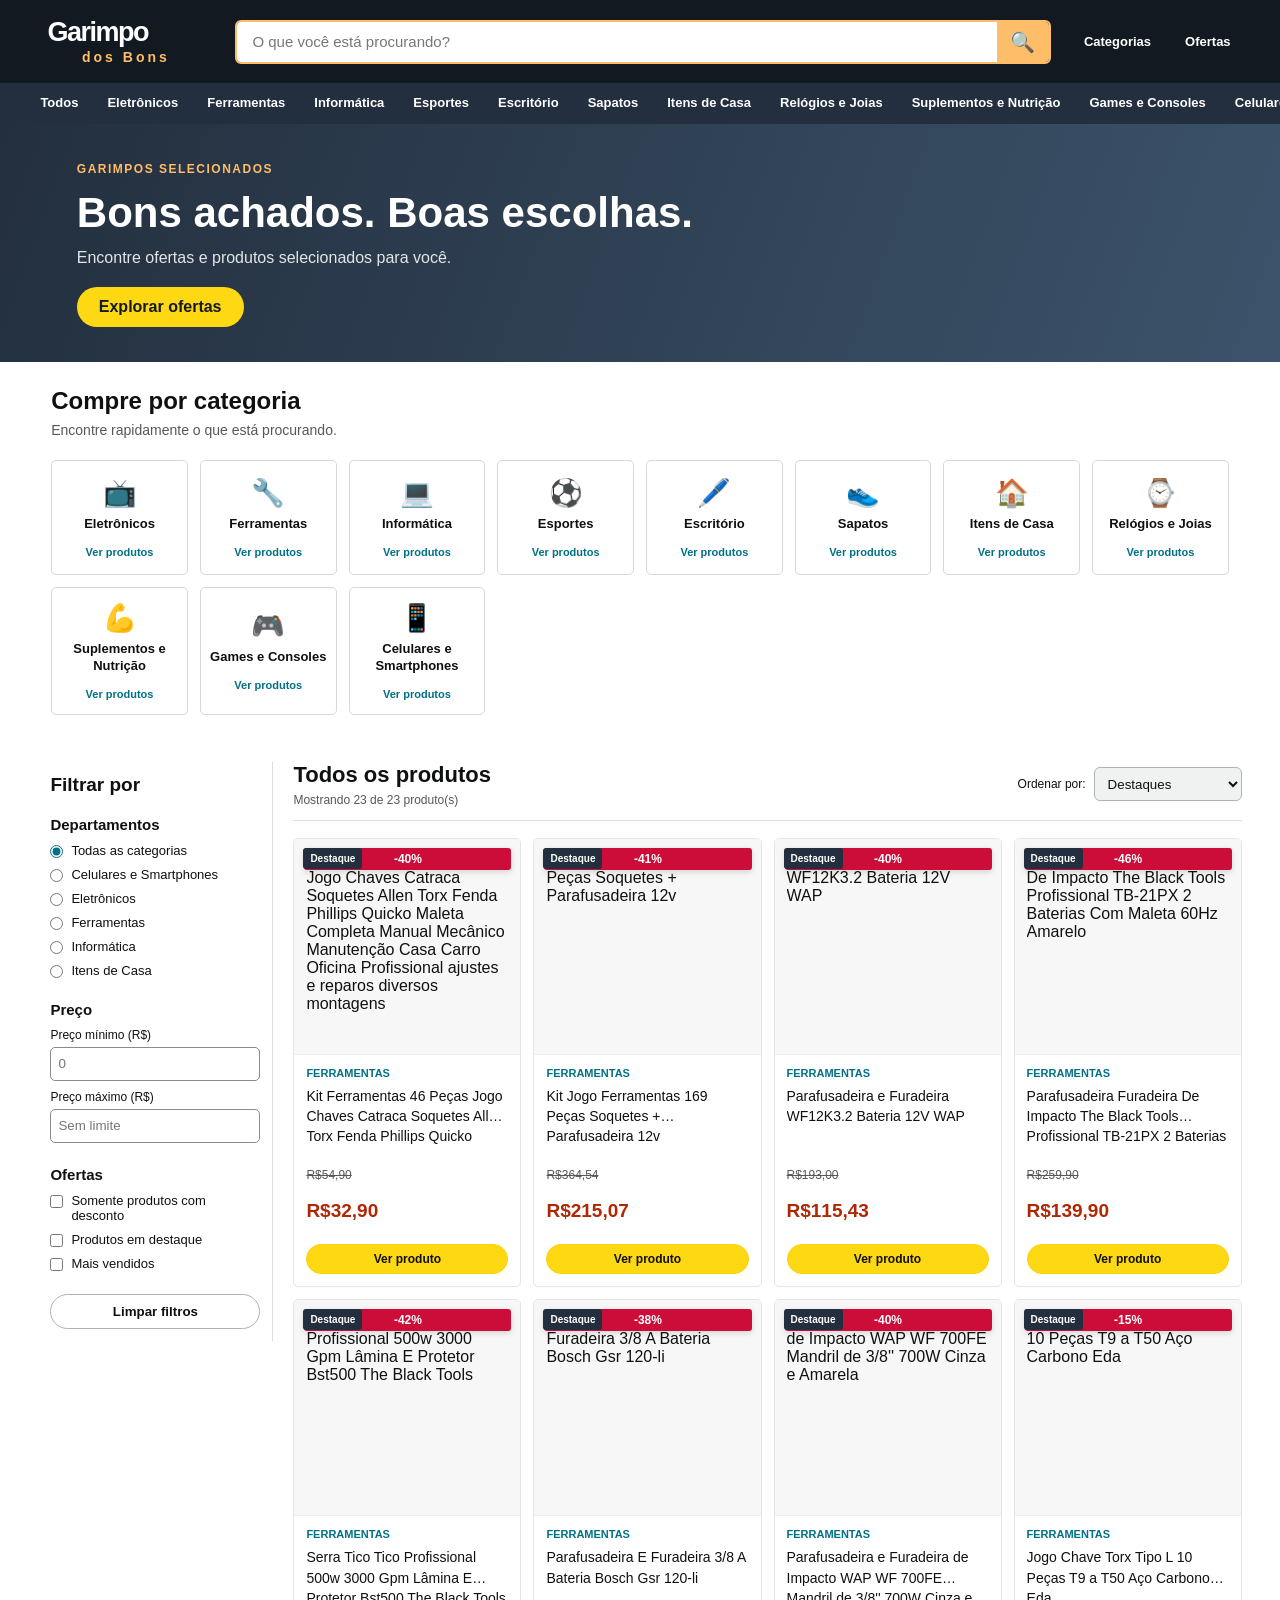
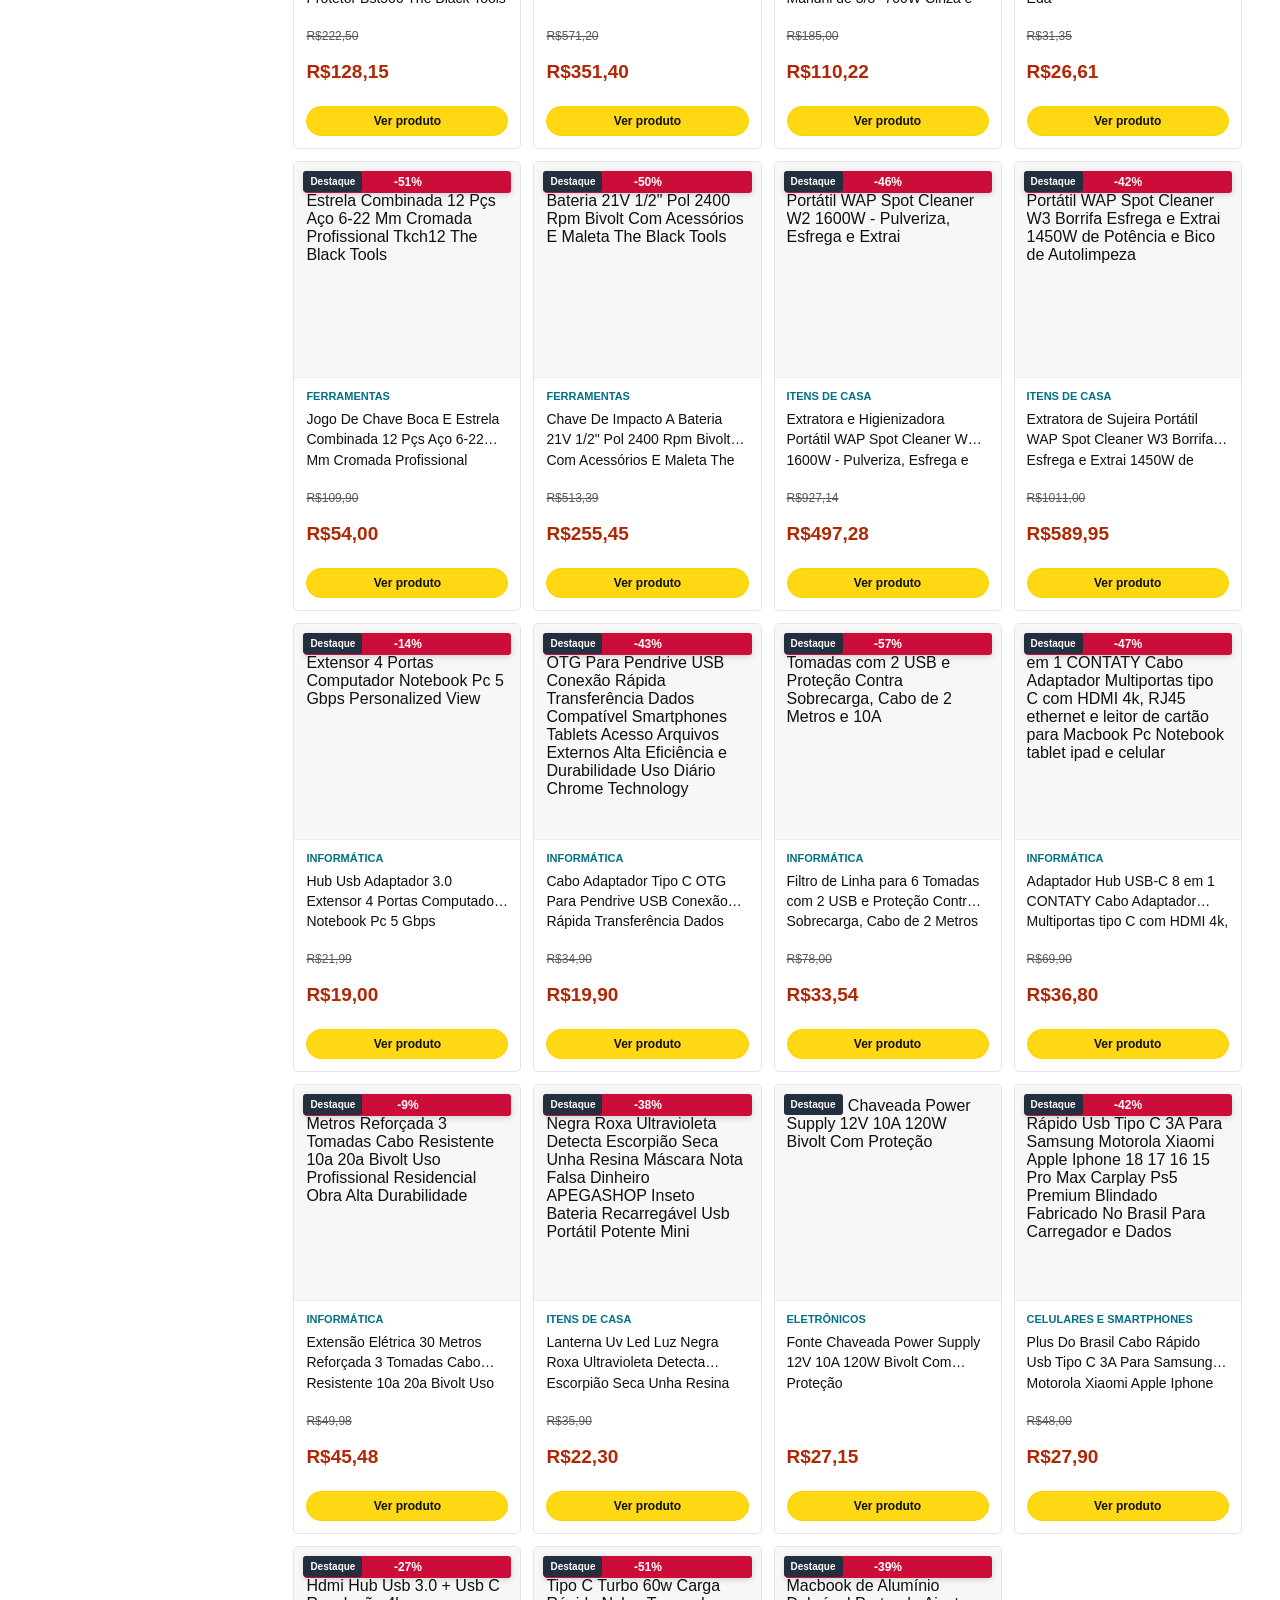
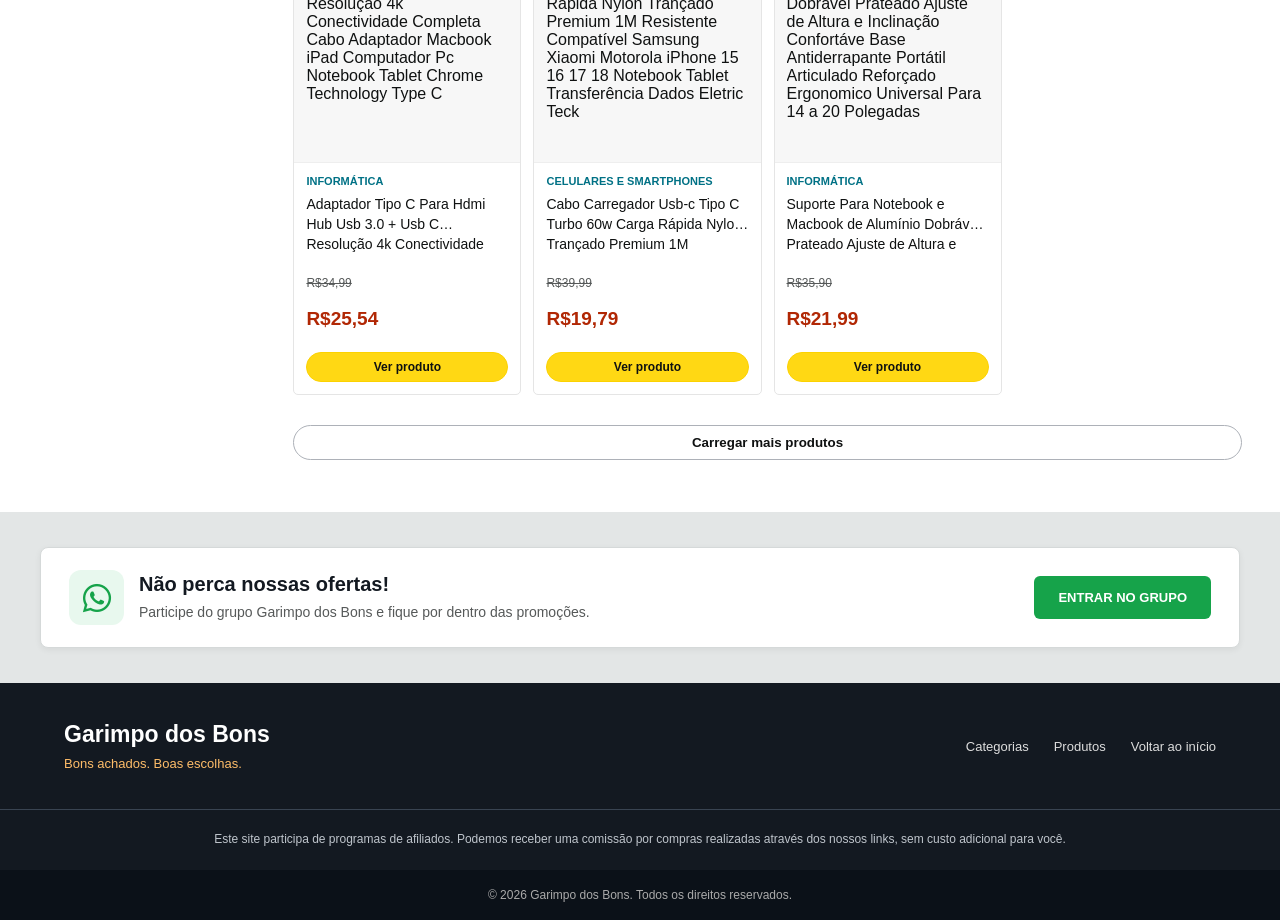
==== commit 75f1efab: "Add files via upload" ====
--- a/index.html
+++ b/index.html
@@ -10,6 +10,7 @@
     <link rel="preconnect" href="https://fonts.googleapis.com">
     <link rel="preconnect" href="https://fonts.gstatic.com" crossorigin>
     <link href="https://fonts.googleapis.com/css2?family=Roboto:wght@400;500;700;900&display=swap" rel="stylesheet">
+    <link rel="stylesheet" href="https://cdnjs.cloudflare.com/ajax/libs/font-awesome/6.5.2/css/all.min.css">
 </head>
 <body>
 
@@ -142,6 +143,28 @@
                 </p>
             </div>
         </section>
+
+        <section class="whatsapp-invite">
+            <div class="whatsapp-invite-content">
+                <div class="whatsapp-invite-icon">
+                    <i class="fab fa-whatsapp"></i>
+                </div>
+
+                <div class="whatsapp-invite-text">
+                    <h2>Não perca nossas ofertas!</h2>
+                    <p>Participe do grupo Garimpo dos Bons e fique por dentro das promoções.</p>
+                </div>
+            </div>
+
+            <a
+                href="https://chat.whatsapp.com/BY2RTReSVOZ0d8MsQjJU9M?s=cl&p=i&mlu=4&ilr=4&iam=2"
+                target="_blank"
+                rel="noopener noreferrer"
+                class="whatsapp-invite-button"
+            >
+                ENTRAR NO GRUPO
+            </a>
+        </section>
     </main>
 
     <footer class="footer">
--- a/style.css
+++ b/style.css
@@ -1995,3 +1995,115 @@
         font-size: 11px;
     }
 }
+
+.whatsapp-invite {
+    width: 100%;
+    max-width: 1200px;
+    margin: 35px auto;
+    padding: 22px 28px;
+    display: flex;
+    align-items: center;
+    justify-content: space-between;
+    gap: 20px;
+    background: #ffffff;
+    border: 1px solid #d5d9d9;
+    border-radius: 8px;
+    box-shadow: 0 2px 6px rgba(0, 0, 0, 0.06);
+}
+
+.whatsapp-invite-content {
+    display: flex;
+    align-items: center;
+    gap: 15px;
+    flex: 1;
+    min-width: 0;
+}
+
+.whatsapp-invite-icon {
+    width: 55px;
+    height: 55px;
+    min-width: 55px;
+    display: flex;
+    align-items: center;
+    justify-content: center;
+    border-radius: 12px;
+    background: #e8f8ee;
+    color: #16a34a;
+    font-size: 32px;
+}
+
+.whatsapp-invite-text {
+    min-width: 0;
+}
+
+.whatsapp-invite-text h2 {
+    margin: 0 0 6px;
+    color: #131921;
+    font-size: 20px;
+    font-weight: 800;
+}
+
+.whatsapp-invite-text p {
+    margin: 0;
+    color: #565959;
+    font-size: 14px;
+    line-height: 1.5;
+}
+
+.whatsapp-invite-button {
+    display: inline-flex;
+    align-items: center;
+    justify-content: center;
+    flex-shrink: 0;
+    min-height: 43px;
+    padding: 12px 24px;
+    border: none;
+    border-radius: 6px;
+    background: #16a34a;
+    color: #ffffff;
+    font-size: 13px;
+    font-weight: 800;
+    text-align: center;
+    text-decoration: none;
+    transition: background 0.2s ease;
+}
+
+.whatsapp-invite-button:hover {
+    background: #15803d;
+}
+
+@media (max-width: 600px) {
+    .whatsapp-invite {
+        flex-direction: column;
+        align-items: stretch;
+        gap: 18px;
+        margin: 25px auto;
+        padding: 18px 15px;
+    }
+
+    .whatsapp-invite-content {
+        flex-direction: row;
+        align-items: center;
+        gap: 12px;
+    }
+
+    .whatsapp-invite-icon {
+        width: 48px;
+        height: 48px;
+        min-width: 48px;
+        font-size: 28px;
+    }
+
+    .whatsapp-invite-text h2 {
+        font-size: 17px;
+    }
+
+    .whatsapp-invite-text p {
+        font-size: 12px;
+    }
+
+    .whatsapp-invite-button {
+        width: 100%;
+        min-height: 43px;
+    }
+}
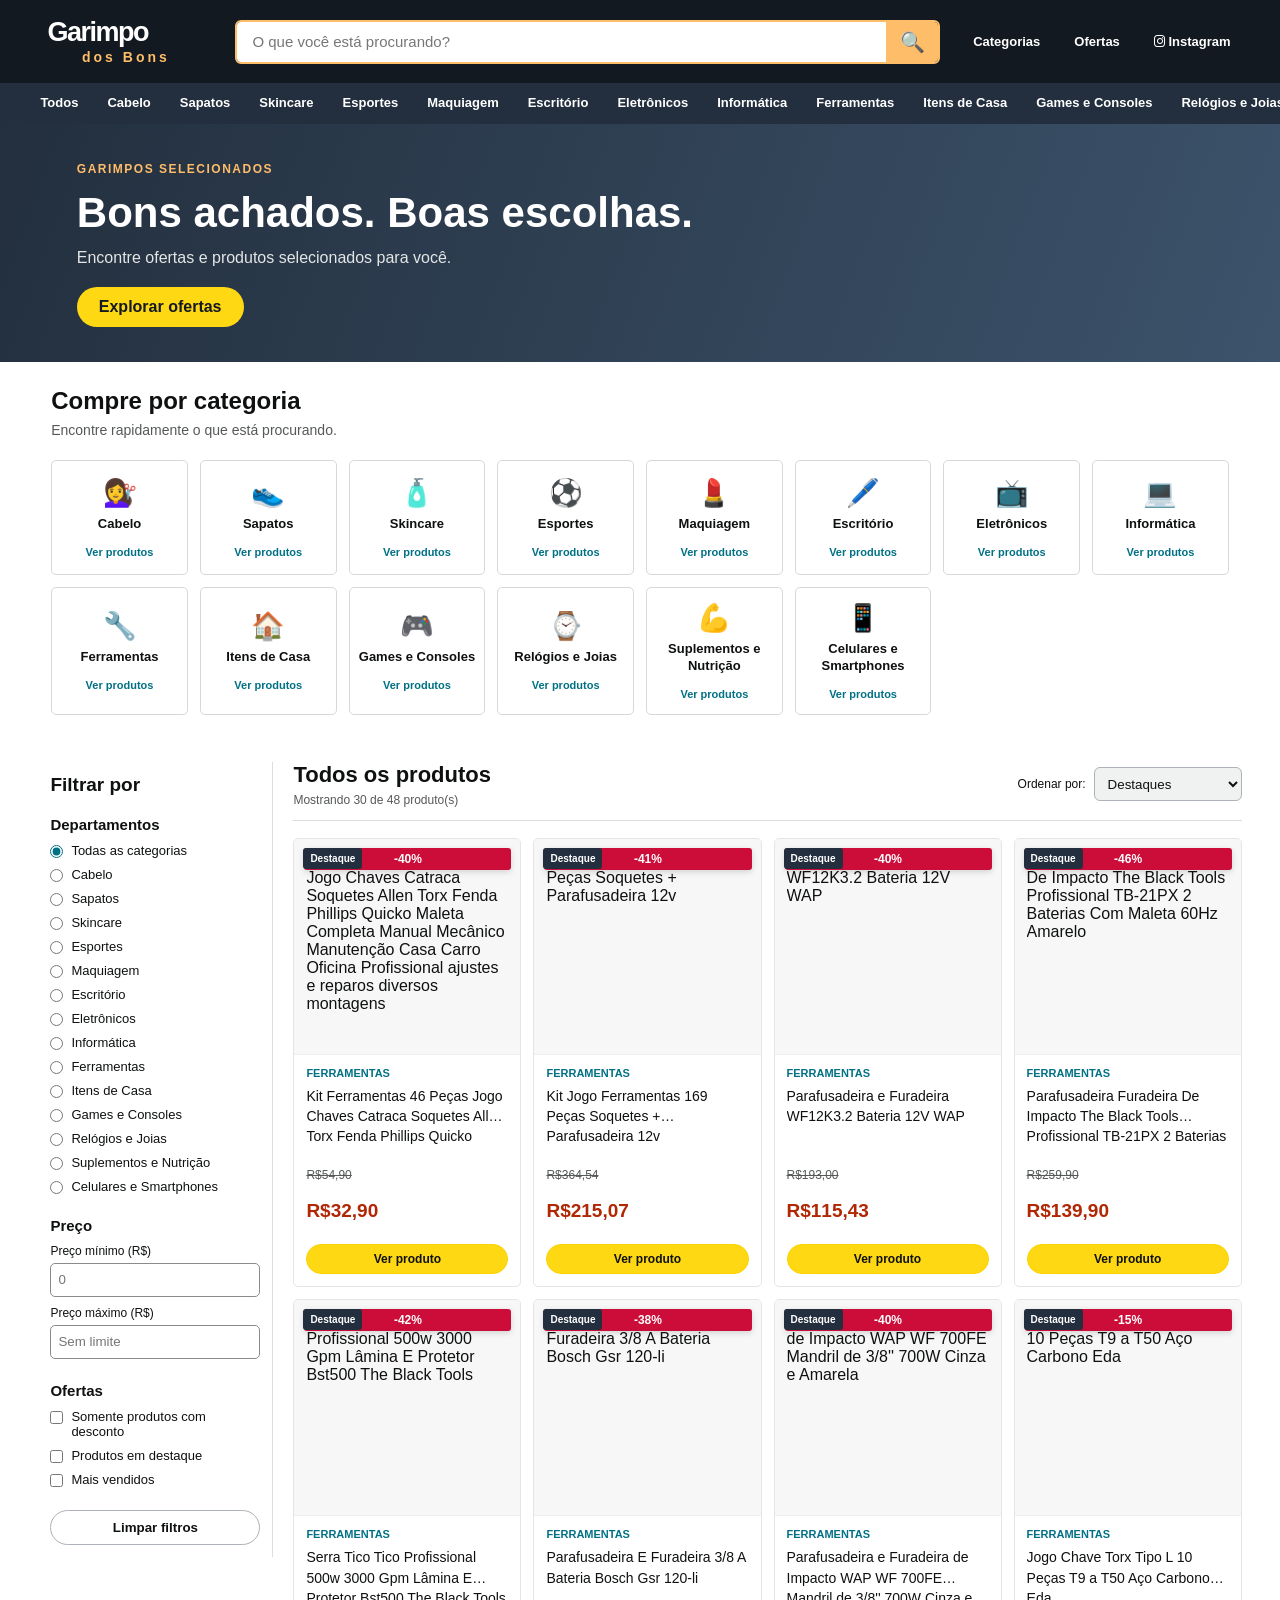
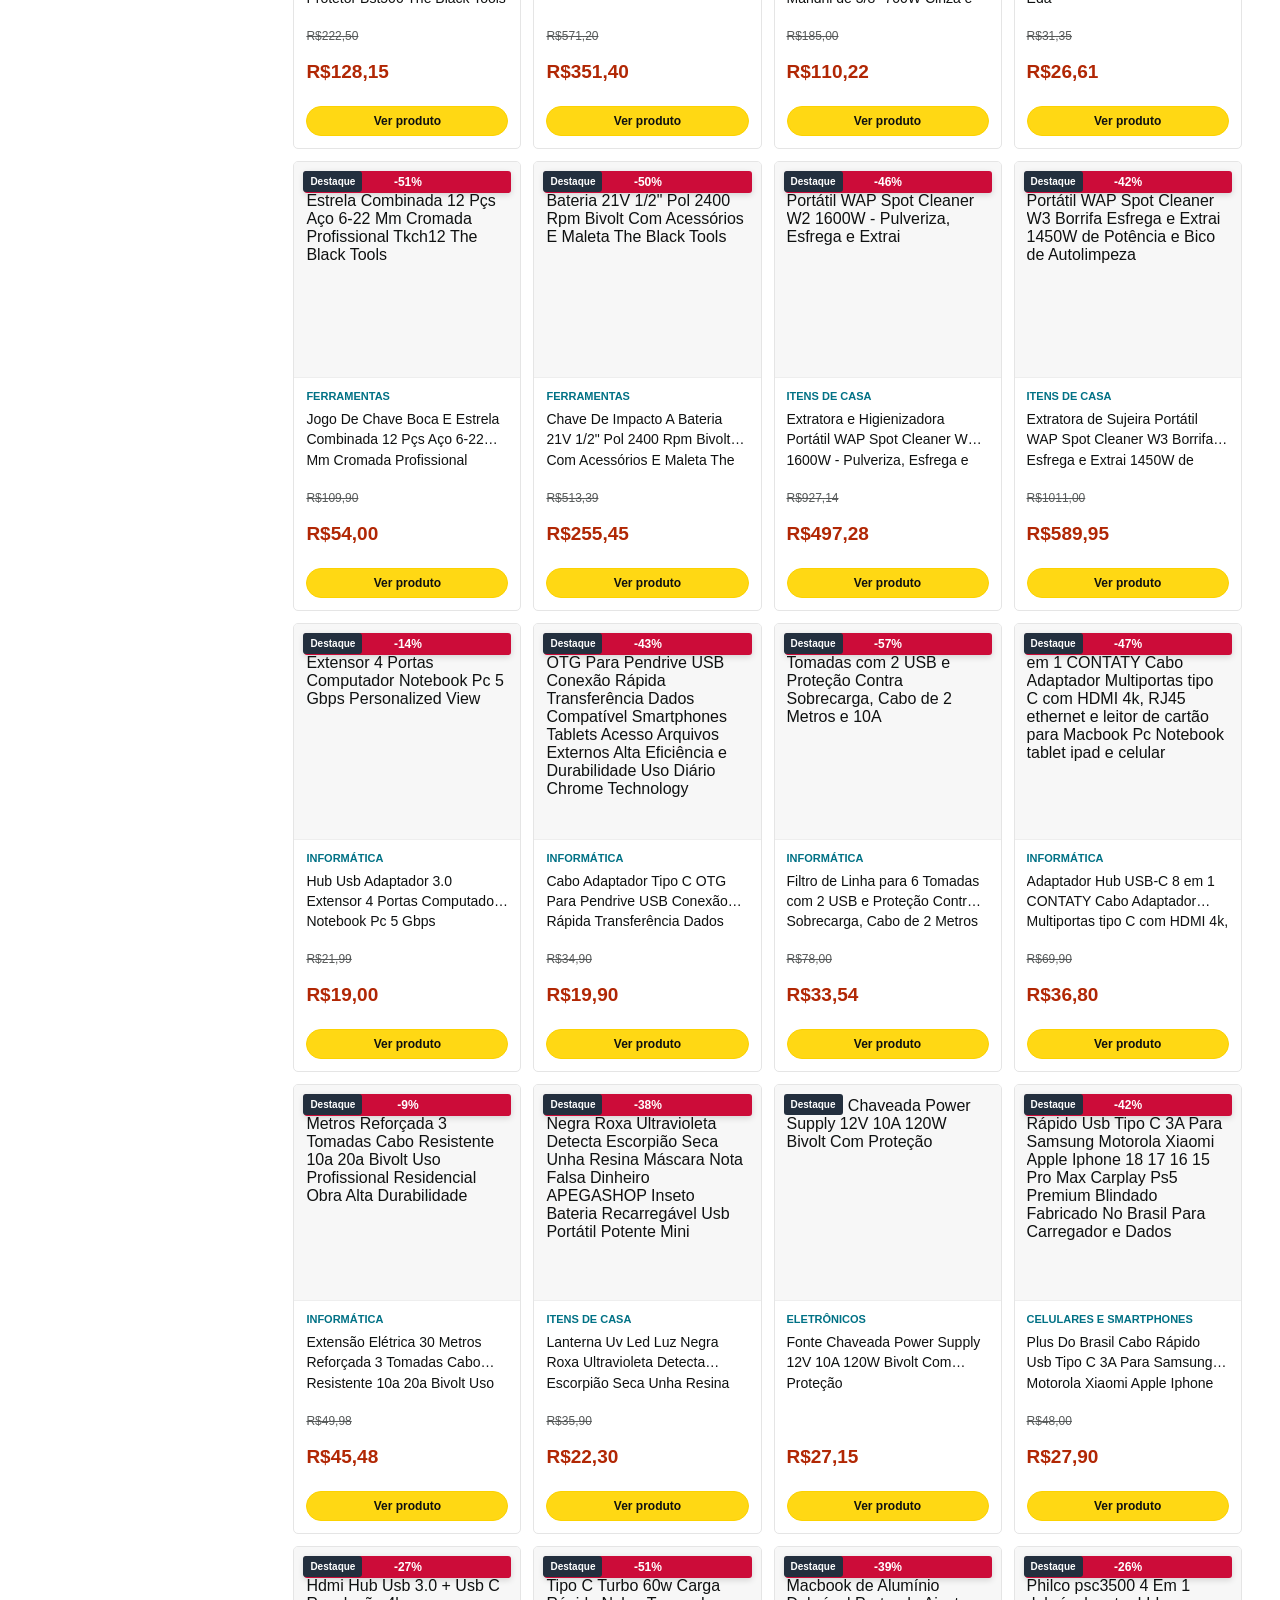
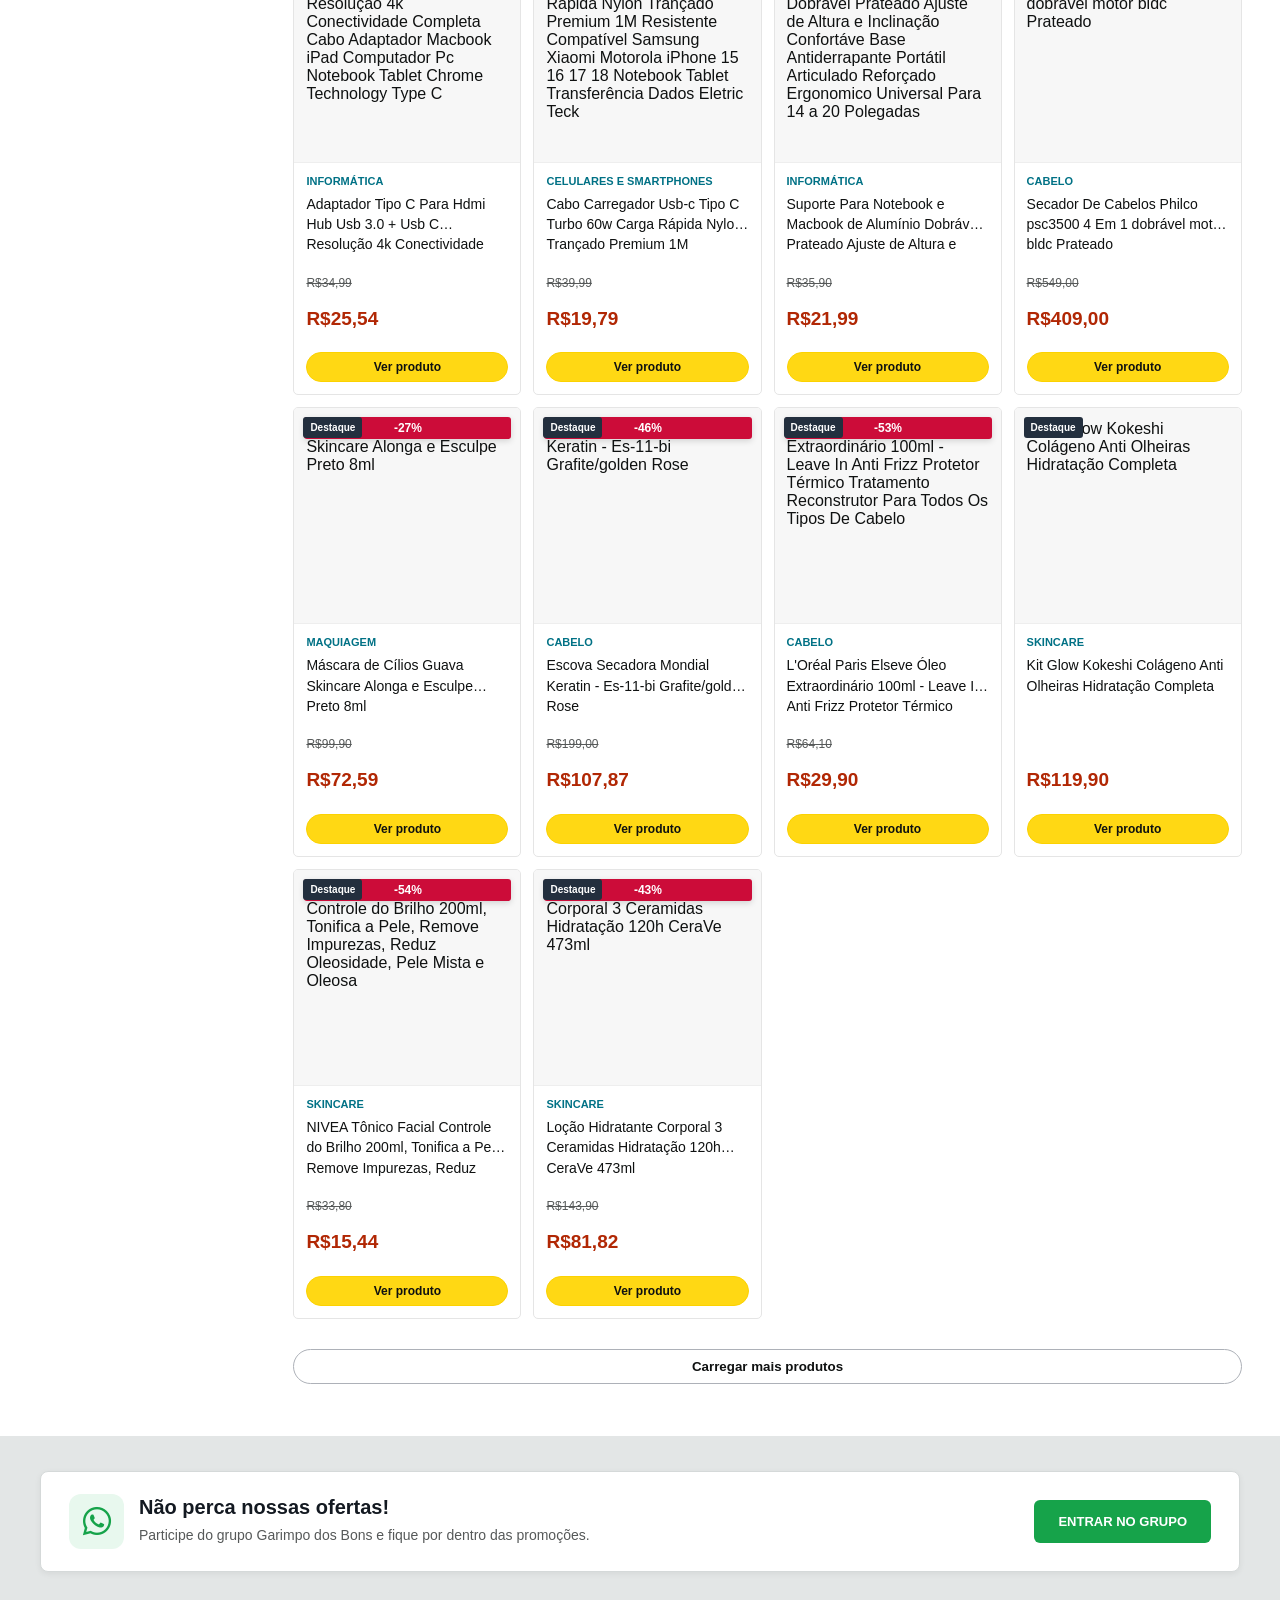
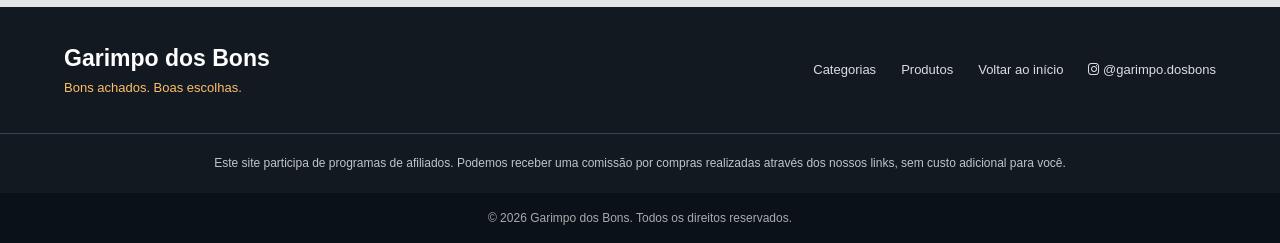
==== commit 92f0a6f3: "Add files via upload" ====
--- a/index.html
+++ b/index.html
@@ -29,21 +29,25 @@
             <div class="header-actions">
                 <a href="#categorias">Categorias</a>
                 <a href="#produtos">Ofertas</a>
+                <a href="https://www.instagram.com/garimpo.dosbons/" target="_blank" rel="noopener noreferrer" class="instagram-header-link"><i class="fab fa-instagram"></i> Instagram</a>
             </div>
         </div>
 
         <nav class="navbar">
             <a href="#categorias" data-category="">Todos</a>
+            <a href="#produtos" data-category="Cabelo">Cabelo</a>
+            <a href="#produtos" data-category="Sapatos">Sapatos</a>
+            <a href="#produtos" data-category="Skincare">Skincare</a>
+            <a href="#produtos" data-category="Esportes">Esportes</a>
+            <a href="#produtos" data-category="Maquiagem">Maquiagem</a>
+            <a href="#produtos" data-category="Escritório">Escritório</a>
             <a href="#produtos" data-category="Eletrônicos">Eletrônicos</a>
+            <a href="#produtos" data-category="Informática">Informática</a>
             <a href="#produtos" data-category="Ferramentas">Ferramentas</a>
-            <a href="#produtos" data-category="Informática">Informática</a>
-            <a href="#produtos" data-category="Esportes">Esportes</a>
-            <a href="#produtos" data-category="Escritório">Escritório</a>
-            <a href="#produtos" data-category="Sapatos">Sapatos</a>
             <a href="#produtos" data-category="Itens de Casa">Itens de Casa</a>
+            <a href="#produtos" data-category="Games e Consoles">Games e Consoles</a>
             <a href="#produtos" data-category="Relógios e Joias">Relógios e Joias</a>
             <a href="#produtos" data-category="Suplementos e Nutrição">Suplementos e Nutrição</a>
-            <a href="#produtos" data-category="Games e Consoles">Games e Consoles</a>
             <a href="#produtos" data-category="Celulares e Smartphones">Celulares e Smartphones</a>
         </nav>
     </header>
@@ -65,16 +69,19 @@
             </div>
 
             <div class="categories-grid">
+                <a href="#produtos" class="category-card" data-category="Cabelo"><div class="category-icon">💇‍♀️</div><h3>Cabelo</h3><span>Ver produtos</span></a>
+                <a href="#produtos" class="category-card" data-category="Sapatos"><div class="category-icon">👟</div><h3>Sapatos</h3><span>Ver produtos</span></a>
+                <a href="#produtos" class="category-card" data-category="Skincare"><div class="category-icon">🧴</div><h3>Skincare</h3><span>Ver produtos</span></a>
+                <a href="#produtos" class="category-card" data-category="Esportes"><div class="category-icon">⚽</div><h3>Esportes</h3><span>Ver produtos</span></a>
+                <a href="#produtos" class="category-card" data-category="Maquiagem"><div class="category-icon">💄</div><h3>Maquiagem</h3><span>Ver produtos</span></a>
+                <a href="#produtos" class="category-card" data-category="Escritório"><div class="category-icon">🖊️</div><h3>Escritório</h3><span>Ver produtos</span></a>
                 <a href="#produtos" class="category-card" data-category="Eletrônicos"><div class="category-icon">📺</div><h3>Eletrônicos</h3><span>Ver produtos</span></a>
+                <a href="#produtos" class="category-card" data-category="Informática"><div class="category-icon">💻</div><h3>Informática</h3><span>Ver produtos</span></a>
                 <a href="#produtos" class="category-card" data-category="Ferramentas"><div class="category-icon">🔧</div><h3>Ferramentas</h3><span>Ver produtos</span></a>
-                <a href="#produtos" class="category-card" data-category="Informática"><div class="category-icon">💻</div><h3>Informática</h3><span>Ver produtos</span></a>
-                <a href="#produtos" class="category-card" data-category="Esportes"><div class="category-icon">⚽</div><h3>Esportes</h3><span>Ver produtos</span></a>
-                <a href="#produtos" class="category-card" data-category="Escritório"><div class="category-icon">🖊️</div><h3>Escritório</h3><span>Ver produtos</span></a>
-                <a href="#produtos" class="category-card" data-category="Sapatos"><div class="category-icon">👟</div><h3>Sapatos</h3><span>Ver produtos</span></a>
                 <a href="#produtos" class="category-card" data-category="Itens de Casa"><div class="category-icon">🏠</div><h3>Itens de Casa</h3><span>Ver produtos</span></a>
+                <a href="#produtos" class="category-card" data-category="Games e Consoles"><div class="category-icon">🎮</div><h3>Games e Consoles</h3><span>Ver produtos</span></a>
                 <a href="#produtos" class="category-card" data-category="Relógios e Joias"><div class="category-icon">⌚</div><h3>Relógios e Joias</h3><span>Ver produtos</span></a>
                 <a href="#produtos" class="category-card" data-category="Suplementos e Nutrição"><div class="category-icon">💪</div><h3>Suplementos e Nutrição</h3><span>Ver produtos</span></a>
-                <a href="#produtos" class="category-card" data-category="Games e Consoles"><div class="category-icon">🎮</div><h3>Games e Consoles</h3><span>Ver produtos</span></a>
                 <a href="#produtos" class="category-card" data-category="Celulares e Smartphones"><div class="category-icon">📱</div><h3>Celulares e Smartphones</h3><span>Ver produtos</span></a>
             </div>
         </section>
@@ -157,7 +164,7 @@
             </div>
 
             <a
-                href="https://chat.whatsapp.com/BY2RTReSVOZ0d8MsQjJU9M?s=cl&p=i&mlu=4&ilr=4&iam=2"
+                href="https://chat.whatsapp.com/LHqbxLSs90sDMpIcmZ3qhZ?s=sw&p=i&iam=2"
                 target="_blank"
                 rel="noopener noreferrer"
                 class="whatsapp-invite-button"
@@ -178,6 +185,7 @@
                 <a href="#categorias">Categorias</a>
                 <a href="#produtos">Produtos</a>
                 <a href="index.html">Voltar ao início</a>
+                <a href="https://www.instagram.com/garimpo.dosbons/" target="_blank" rel="noopener noreferrer"><i class="fab fa-instagram"></i> @garimpo.dosbons</a>
             </div>
         </div>
 
--- a/style.css
+++ b/style.css
@@ -384,6 +384,7 @@
     display: -webkit-box;
     -webkit-box-orient: vertical;
     -webkit-line-clamp: 3;
+    line-clamp: 3;
     overflow-wrap: anywhere;
 }
 
@@ -398,6 +399,7 @@
     display: -webkit-box;
     -webkit-box-orient: vertical;
     -webkit-line-clamp: 2;
+    line-clamp: 2;
 }
 
 .product-price {
@@ -1765,6 +1767,7 @@
     line-height: 1.45;
     -webkit-box-orient: vertical;
     -webkit-line-clamp: 2;
+    line-clamp: 2;
 }
 
 .catalog-content .product-description {
@@ -2107,3 +2110,8 @@
         min-height: 43px;
     }
 }
+.detail-price-notice {
+    margin: 8px 0 16px;
+    color: #555;
+    font-size: 13px;
+}
